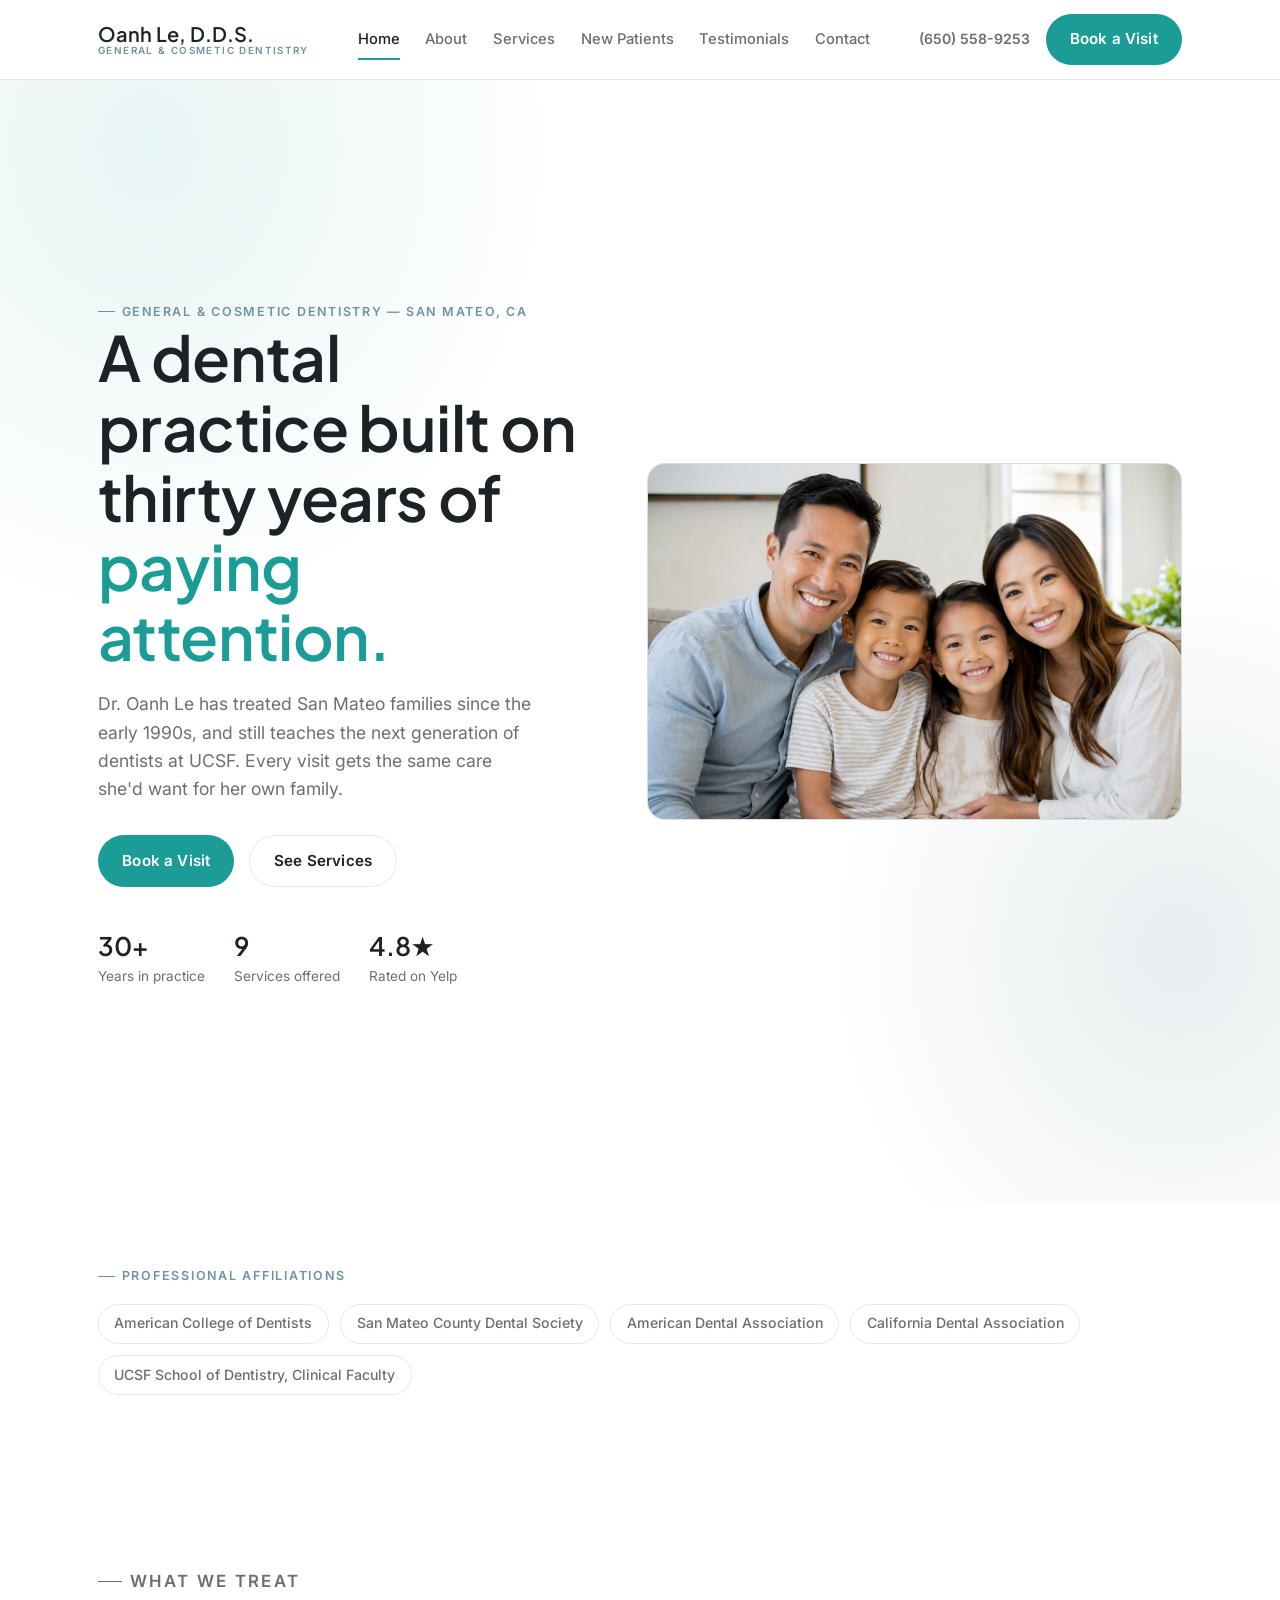
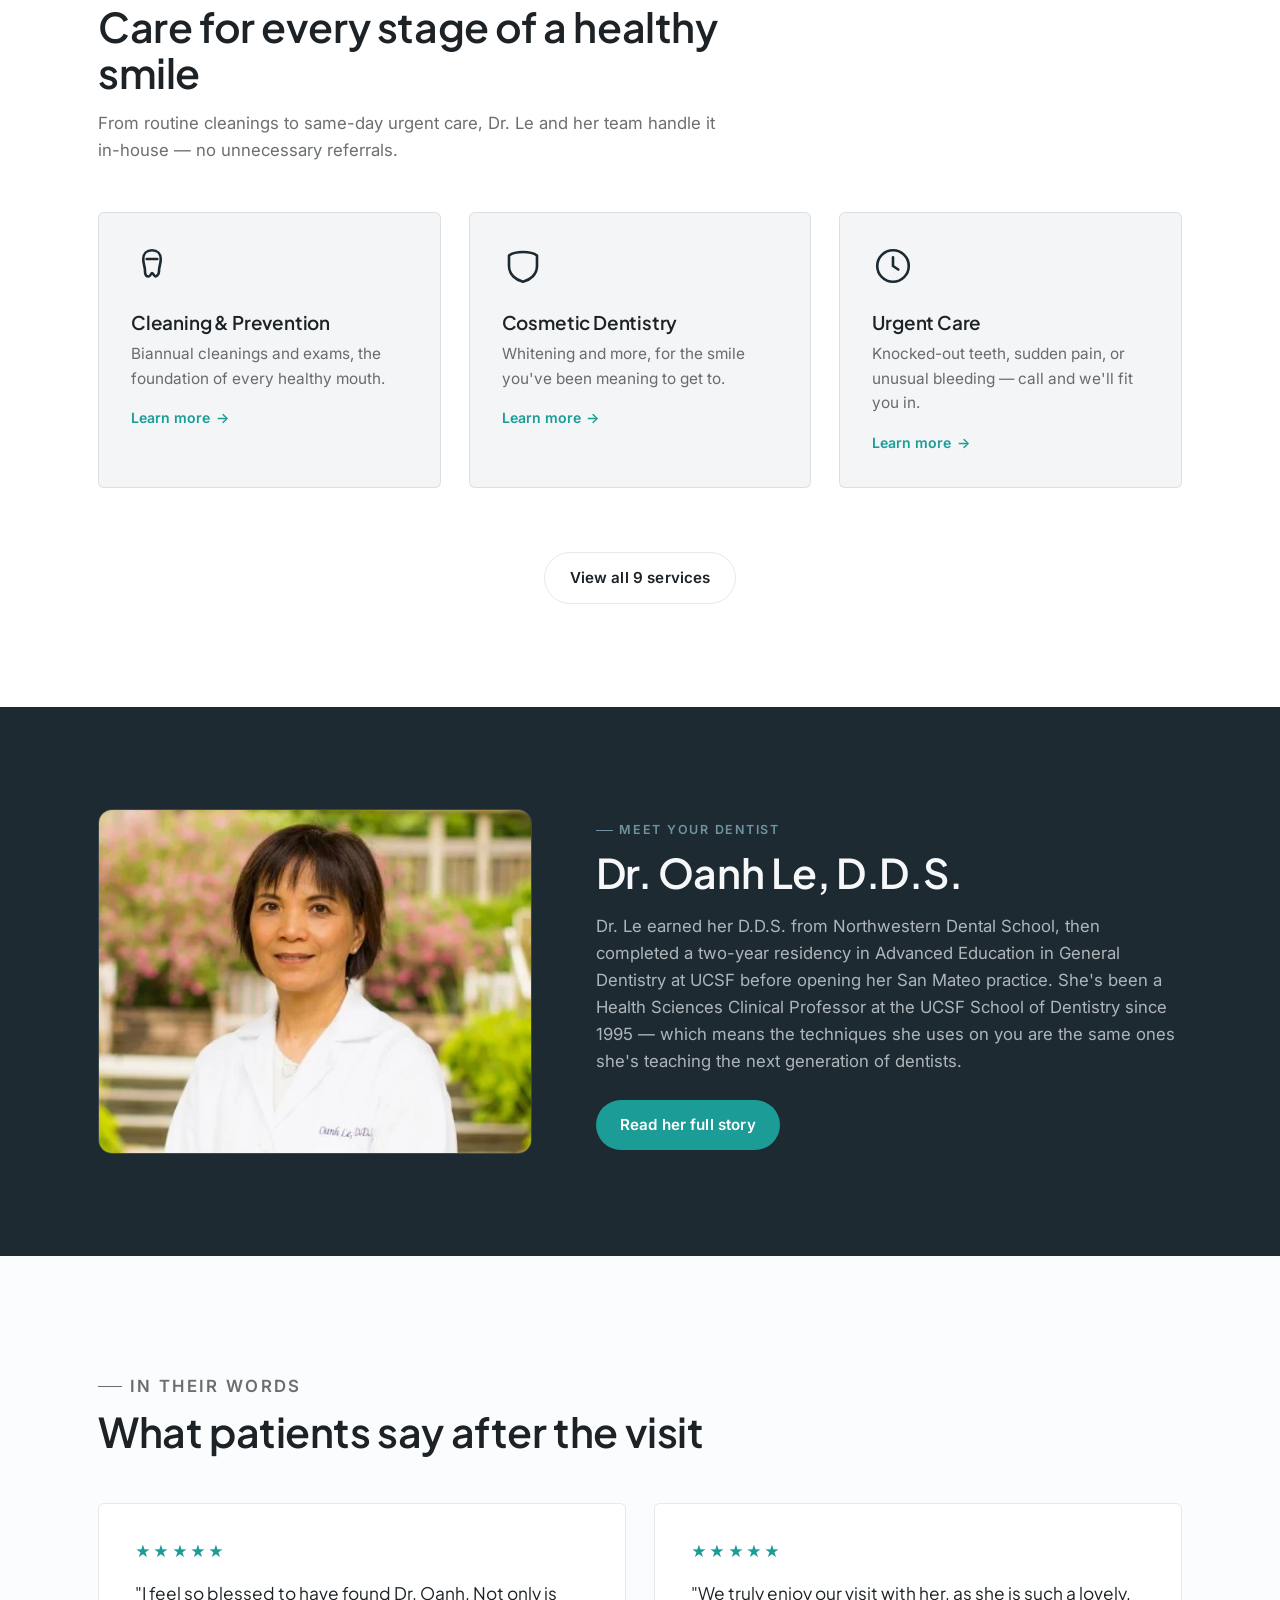
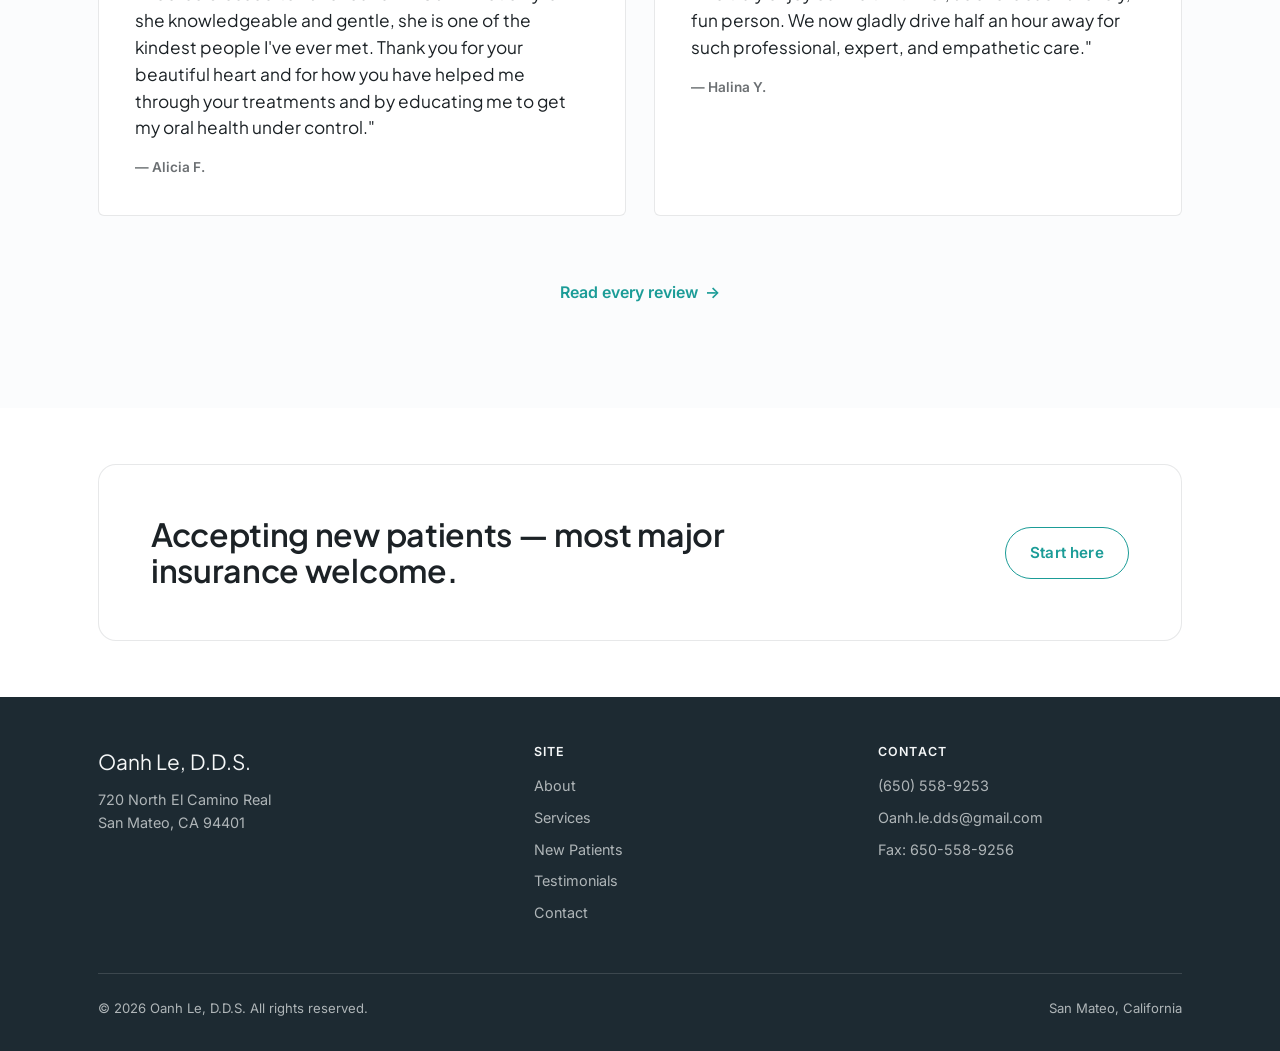
==== oanh-le-dds/index.html @ 487fbf5e "First draft" ====
<!DOCTYPE html>
<html lang="en">
<head>
<meta charset="UTF-8">
<meta name="viewport" content="width=device-width, initial-scale=1.0">
<title>Oanh Le, D.D.S. | General &amp; Cosmetic Dentistry in San Mateo, CA</title>
<meta name="description" content="Dr. Oanh Le, D.D.S. has provided general and cosmetic dentistry to San Mateo families since the early 1990s. UCSF-trained and teaching faculty. Accepting new patients.">
<link rel="icon" href="assets/img/favicon.svg" type="image/svg+xml">
<link rel="preconnect" href="https://fonts.googleapis.com">
<link rel="preconnect" href="https://fonts.gstatic.com" crossorigin>
<link href="https://fonts.googleapis.com/css2?family=Plus+Jakarta+Sans:wght@500;600;700;800&family=Inter:wght@400;500;600;700&display=swap" rel="stylesheet">
<link rel="stylesheet" href="assets/css/style.css">
</head>
<body>

<a class="visually-hidden" href="#main">Skip to content</a>

<header class="site-header">
  <div class="container nav">
    <a href="index.html" class="brand">Oanh Le, D.D.S.<span>General &amp; Cosmetic Dentistry</span></a>
    <nav class="nav-links" id="nav-links">
      <a href="index.html" aria-current="page">Home</a>
      <a href="about.html">About</a>
      <a href="services.html">Services</a>
      <a href="new-patients.html">New Patients</a>
      <a href="testimonials.html">Testimonials</a>
      <a href="contact.html">Contact</a>
    </nav>
    <div class="nav-cta">
      <a class="nav-phone" href="tel:+16505589253">(650) 558-9253</a>
      <a class="btn btn--coral" href="contact.html">Book a Visit</a>
      <button class="nav-toggle" aria-label="Toggle menu" aria-expanded="false" aria-controls="nav-links">
        <span></span><span></span><span></span>
      </button>
    </div>
  </div>
</header>

<main id="main">

  <!-- HERO -->
  <section class="hero">
    <div class="hero-glow"></div>
    <div class="container hero-inner">
      <div data-reveal>
        <p class="eyebrow">General &amp; Cosmetic Dentistry — San Mateo, CA</p>
        <h1>A dental practice built on thirty years of <em>paying attention.</em></h1>
        <p class="lede">Dr. Oanh Le has treated San Mateo families since the early 1990s, and still teaches the next generation of dentists at UCSF. Every visit gets the same care she'd want for her own family.</p>
        <div class="hero-actions">
          <a class="btn btn--coral" href="contact.html">Book a Visit</a>
          <a class="btn btn--outline-cream" href="services.html">See Services</a>
        </div>
        <div class="hero-meta">
          <div><strong>30+</strong>Years in practice</div>
          <div><strong>9</strong>Services offered</div>
          <div><strong>4.8★</strong>Rated on Yelp</div>
        </div>
      </div>
      <div class="hero-art" data-reveal>
        <img src="assets/img/family-hero-2.png" alt="A smiling family of four" class="hero-photo">
      </div>
    </div>
  </section>

  <!-- AFFILIATIONS -->
  <section class="section--cream section--tight">
    <div class="container">
      <p class="eyebrow" style="margin-bottom:1.1rem;">Professional Affiliations</p>
      <div class="pill-row">
        <span class="pill">American College of Dentists</span>
        <span class="pill">San Mateo County Dental Society</span>
        <span class="pill">American Dental Association</span>
        <span class="pill">California Dental Association</span>
        <span class="pill">UCSF School of Dentistry, Clinical Faculty</span>
      </div>
    </div>
  </section>

  <!-- SERVICES PREVIEW -->
  <section class="section--cream">
    <div class="container">
      <div class="section-head" data-reveal>
        <p class="eyebrow">What We Treat</p>
        <h2>Care for every stage of a healthy smile</h2>
        <p>From routine cleanings to same-day urgent care, Dr. Le and her team handle it in-house — no unnecessary referrals.</p>
      </div>
      <div class="grid grid--3">
        <div class="card" data-reveal>
          <svg class="icon" viewBox="0 0 24 24" fill="none" stroke="currentColor" stroke-width="1.5" stroke-linecap="round" stroke-linejoin="round" aria-hidden="true"><path d="M12 3c-3 0-5 2-5 5 0 3 1 4 1 7 0 2 1 3 2 3s1.5-2 2-2 1.5 2 2 2 2-1 2-3c0-3 1-4 1-7 0-3-2-5-5-5Z"/><path d="M9 8h6"/></svg>
          <h3>Cleaning &amp; Prevention</h3>
          <p>Biannual cleanings and exams, the foundation of every healthy mouth.</p>
          <a class="btn--text" href="cleaning-prevention.html">Learn more <span class="arrow">→</span></a>
        </div>
        <div class="card" data-reveal>
          <svg class="icon" viewBox="0 0 24 24" fill="none" stroke="currentColor" stroke-width="1.5" stroke-linecap="round" stroke-linejoin="round" aria-hidden="true"><path d="M4 6c2-1.5 5-2 8-2 3 0 6 .5 8 2v6c0 5-4 8-8 9-4-1-8-4-8-9V6Z"/></svg>
          <h3>Cosmetic Dentistry</h3>
          <p>Whitening and more, for the smile you've been meaning to get to.</p>
          <a class="btn--text" href="cosmetic-dentistry.html">Learn more <span class="arrow">→</span></a>
        </div>
        <div class="card" data-reveal>
          <svg class="icon" viewBox="0 0 24 24" fill="none" stroke="currentColor" stroke-width="1.5" stroke-linecap="round" stroke-linejoin="round" aria-hidden="true"><circle cx="12" cy="12" r="9"/><path d="M12 7v5l3 2"/></svg>
          <h3>Urgent Care</h3>
          <p>Knocked-out teeth, sudden pain, or unusual bleeding — call and we'll fit you in.</p>
          <a class="btn--text" href="urgent-care.html">Learn more <span class="arrow">→</span></a>
        </div>
      </div>
      <div class="text-center mt-lg" data-reveal>
        <a class="btn btn--outline-cream" href="services.html">View all 9 services</a>
      </div>
    </div>
  </section>

  <!-- MEET DR. LE -->
  <section class="section--ink">
    <div class="container">
      <div class="grid" style="grid-template-columns: 0.85fr 1.15fr; align-items: center; gap: clamp(2rem, 5vw, 4rem);">
        <div data-reveal>
          <img src="assets/img/oanh-portrait.webp" alt="Dr. Oanh Le, D.D.S." style="width:100%; height:auto; border-radius:14px; border:1px solid var(--line-on-ink); object-fit:cover;">
        </div>
        <div data-reveal>
          <p class="eyebrow">Meet Your Dentist</p>
          <h2 style="margin-top:0.6rem; font-size:clamp(1.8rem,3.2vw,2.6rem);">Dr. Oanh Le, D.D.S.</h2>
          <p style="margin-top:1.1rem; color:var(--text-on-ink-soft); font-size:1.05rem; max-width:56ch;">Dr. Le earned her D.D.S. from Northwestern Dental School, then completed a two-year residency in Advanced Education in General Dentistry at UCSF before opening her San Mateo practice. She's been a Health Sciences Clinical Professor at the UCSF School of Dentistry since 1995 — which means the techniques she uses on you are the same ones she's teaching the next generation of dentists.</p>
          <div class="hero-actions" style="margin-top:1.6rem;">
            <a class="btn btn--coral" href="about.html">Read her full story</a>
          </div>
        </div>
      </div>
    </div>
  </section>

  <!-- TESTIMONIAL HIGHLIGHT -->
  <section class="section--cream-soft">
    <div class="container">
      <div class="section-head" data-reveal>
        <p class="eyebrow">In Their Words</p>
        <h2>What patients say after the visit</h2>
      </div>
      <div class="grid grid--2">
        <div class="testimonial" data-reveal>
          <div class="stars" aria-hidden="true">★★★★★</div>
          <blockquote>"I feel so blessed to have found Dr. Oanh. Not only is she knowledgeable and gentle, she is one of the kindest people I've ever met. Thank you for your beautiful heart and for how you have helped me through your treatments and by educating me to get my oral health under control."</blockquote>
          <cite>— Alicia F.</cite>
        </div>
        <div class="testimonial" data-reveal>
          <div class="stars" aria-hidden="true">★★★★★</div>
          <blockquote>"We truly enjoy our visit with her, as she is such a lovely, fun person. We now gladly drive half an hour away for such professional, expert, and empathetic care."</blockquote>
          <cite>— Halina Y.</cite>
        </div>
      </div>
      <div class="text-center mt-lg" data-reveal>
        <a class="btn--text" href="testimonials.html">Read every review <span class="arrow">→</span></a>
      </div>
    </div>
  </section>

  <!-- CTA -->
  <section class="section--cream section--tight">
    <div class="container">
      <div class="cta-band" data-reveal>
        <h3>Accepting new patients — most major insurance welcome.</h3>
        <a class="btn btn--outline-ink" href="new-patients.html">Start here</a>
      </div>
    </div>
  </section>

</main>

<footer class="site-footer">
  <div class="container">
    <div class="footer-grid">
      <div>
        <p class="footer-brand">Oanh Le, D.D.S.</p>
        <p>720 North El Camino Real<br>San Mateo, CA 94401</p>
      </div>
      <div>
        <h4>Site</h4>
        <ul>
          <li><a href="about.html">About</a></li>
          <li><a href="services.html">Services</a></li>
          <li><a href="new-patients.html">New Patients</a></li>
          <li><a href="testimonials.html">Testimonials</a></li>
          <li><a href="contact.html">Contact</a></li>
        </ul>
      </div>
      <div>
        <h4>Contact</h4>
        <ul>
          <li><a href="tel:+16505589253">(650) 558-9253</a></li>
          <li><a href="mailto:Oanh.le.dds@gmail.com">Oanh.le.dds@gmail.com</a></li>
          <li>Fax: 650-558-9256</li>
        </ul>
      </div>
    </div>
    <div class="footer-bottom">
      <span>© <span data-year></span> Oanh Le, D.D.S. All rights reserved.</span>
      <span>San Mateo, California</span>
    </div>
  </div>
</footer>

<script src="assets/js/main.js"></script>
</body>
</html>
---- oanh-le-dds/assets/css/style.css ----
/* ==========================================================================
   Oanh Le, D.D.S. — Site Stylesheet
   No build step. No dependencies beyond two Google Fonts. Edit by hand.
   ========================================================================== */

:root {
  /* Color tokens */
  --ink: #1D2A32;            /* clean slate-charcoal — dark sections */
  --ink-soft: #2A3B45;       /* slightly lighter ink, for cards on ink */
  --cream: #FFFFFF;          /* clean white — light sections (primary) */
  --cream-dim: #F3F5F6;      /* soft neutral gray, for cards on white */
  --cream-soft: #FBFCFD;     /* near-white — for testimonial sections */
  --coral: #1B9C97;          /* brand accent — turquoise, used sparingly */
  --coral-dark: #147A76;     /* accent hover/active */
  --sage: #6F93A0;           /* cool, muted secondary tone — for quieter accents */
  --text-on-cream: #1C2226;
  --text-on-cream-soft: rgba(28, 34, 38, 0.65);
  --text-on-ink: #F5F7F8;
  --text-on-ink-soft: rgba(245, 247, 248, 0.68);
  --line-on-cream: rgba(28, 34, 38, 0.1);
  --line-on-ink: rgba(245, 247, 248, 0.14);

  /* Type */
  --font-display: "Plus Jakarta Sans", -apple-system, BlinkMacSystemFont, "Segoe UI", sans-serif;
  --font-body: "Inter", -apple-system, BlinkMacSystemFont, "Segoe UI", sans-serif;

  /* Layout */
  --max-width: 1180px;
  --gutter: clamp(1.25rem, 4vw, 3rem);
  --radius: 6px;
  --arc: 999px;
}

/* ---------- Reset ---------- */
*, *::before, *::after { box-sizing: border-box; }
html { scroll-behavior: smooth; }
@media (prefers-reduced-motion: reduce) {
  html { scroll-behavior: auto; }
  *, *::before, *::after {
    animation-duration: 0.01ms !important;
    animation-iteration-count: 1 !important;
    transition-duration: 0.01ms !important;
    scroll-behavior: auto !important;
  }
}
body, h1, h2, h3, h4, p, figure, blockquote, dl, dd { margin: 0; }
ul, ol { margin: 0; padding: 0; list-style: none; }
img { max-width: 100%; display: block; }
a { color: inherit; text-decoration: none; }
button { font: inherit; color: inherit; background: none; border: none; cursor: pointer; }
input, select, textarea { font: inherit; color: inherit; }

body {
  font-family: var(--font-body);
  background: var(--cream);
  color: var(--text-on-cream);
  line-height: 1.6;
  -webkit-font-smoothing: antialiased;
  font-size: 16px;
}

h1, h2, h3, h4 {
  font-family: var(--font-display);
  font-weight: 600;
  line-height: 1.12;
  letter-spacing: -0.01em;
}

.eyebrow {
  display: inline-flex;
  align-items: center;
  gap: 0.5em;
  font-size: 0.78rem;
  font-weight: 600;
  letter-spacing: 0.14em;
  text-transform: uppercase;
  color: var(--sage);
}
.eyebrow::before {
  content: "";
  width: 1.4em;
  height: 1px;
  background: currentColor;
}

.container {
  max-width: var(--max-width);
  margin-inline: auto;
  padding-inline: var(--gutter);
}

section { padding-block: clamp(3.5rem, 8vw, 6.5rem); }
.section--ink { background: var(--ink); color: var(--text-on-ink); }
.section--cream { background: var(--cream); color: var(--text-on-cream); }
.section--cream-soft { background: var(--cream-soft); color: var(--text-on-cream); }
.section--cream-dim { background: var(--cream-dim); color: var(--text-on-cream); }
.section--tight { padding-block: clamp(2.5rem, 5vw, 3.5rem); }

/* ---------- Buttons ---------- */
.btn {
  display: inline-flex;
  align-items: center;
  gap: 0.6em;
  padding: 0.85em 1.6em;
  border-radius: var(--arc);
  font-weight: 600;
  font-size: 0.95rem;
  letter-spacing: 0.01em;
  transition: transform 0.2s ease, background 0.2s ease, color 0.2s ease, box-shadow 0.2s ease;
  white-space: nowrap;
}
.btn--coral {
  background: var(--coral);
  color: #FFFFFF;
}
.btn--coral:hover { background: var(--coral-dark); transform: translateY(-1px); }
.btn--outline-cream {
  border: 1.5px solid var(--line-on-cream);
  color: var(--text-on-cream);
}
.btn--outline-cream:hover { border-color: var(--coral); color: var(--coral); }
.btn--outline-ink {
  border: 1.5px solid var(--line-on-ink);
  color: var(--text-on-ink);
}
.btn--outline-ink:hover { border-color: var(--coral); color: var(--coral); }
.btn--text {
  color: var(--coral);
  font-weight: 600;
  display: inline-flex;
  align-items: center;
  gap: 0.4em;
}
.btn--text .arrow { transition: transform 0.2s ease; }
.btn--text:hover .arrow { transform: translateX(4px); }

/* ---------- Smile-arc signature motif ---------- */
.smile-divider {
  display: block;
  width: 100%;
  height: clamp(28px, 5vw, 56px);
}
.smile-divider path { fill: none; stroke: currentColor; stroke-width: 1.5; }
.smile-divider--cream-to-ink { color: var(--line-on-cream); }
.smile-divider--ink-to-cream { color: var(--line-on-ink); }

.heading-arc {
  position: relative;
  display: inline-block;
  padding-bottom: 0.3em;
}
.heading-arc svg {
  position: absolute;
  left: 0;
  bottom: -2px;
  width: 3.4em;
  height: 10px;
  color: var(--coral);
}

/* ---------- Header / Nav ---------- */
.site-header {
  position: sticky;
  top: 0;
  z-index: 100;
  background: rgba(255, 255, 255, 0.92);
  backdrop-filter: saturate(140%) blur(10px);
  border-bottom: 1px solid var(--line-on-cream);
}
.nav {
  display: flex;
  align-items: center;
  justify-content: space-between;
  padding-block: 0.9rem;
}
.brand {
  font-family: var(--font-display);
  font-size: 1.25rem;
  font-weight: 600;
  color: var(--text-on-cream);
  display: flex;
  flex-direction: column;
  line-height: 1.15;
}
.brand span {
  font-family: var(--font-body);
  font-size: 0.62rem;
  font-weight: 600;
  letter-spacing: 0.14em;
  text-transform: uppercase;
  color: var(--sage);
}
.nav-links {
  display: flex;
  align-items: center;
  gap: clamp(1rem, 2vw, 2.1rem);
}
.nav-links a {
  font-size: 0.92rem;
  font-weight: 500;
  padding-block: 0.4rem;
  position: relative;
  color: var(--text-on-cream-soft);
  transition: color 0.2s ease;
}
.nav-links a::after {
  content: "";
  position: absolute;
  left: 0; right: 0; bottom: -2px;
  height: 2px;
  background: var(--coral);
  transform: scaleX(0);
  transform-origin: left;
  transition: transform 0.25s ease;
}
.nav-links a:hover, .nav-links a[aria-current="page"] {
  color: var(--text-on-cream);
}
.nav-links a:hover::after, .nav-links a[aria-current="page"]::after {
  transform: scaleX(1);
}
.nav-cta { display: flex; align-items: center; gap: 1rem; }
.nav-phone {
  font-size: 0.88rem;
  font-weight: 600;
  color: var(--text-on-cream-soft);
  display: none;
}
.nav-toggle {
  display: none;
  flex-direction: column;
  gap: 5px;
  padding: 0.4rem;
}
.nav-toggle span {
  width: 22px; height: 2px;
  background: var(--text-on-cream);
  transition: transform 0.2s ease, opacity 0.2s ease;
}

@media (min-width: 900px) {
  .nav-phone { display: inline; }
}

@media (max-width: 899px) {
  .nav-toggle { display: flex; }
  .nav-links {
    position: absolute;
    top: 100%; left: 0; right: 0;
    background: var(--cream);
    border-bottom: 1px solid var(--line-on-cream);
    flex-direction: column;
    align-items: flex-start;
    padding: 1rem var(--gutter) 1.5rem;
    gap: 0.9rem;
    transform-origin: top;
    transform: scaleY(0);
    opacity: 0;
    pointer-events: none;
    transition: transform 0.2s ease, opacity 0.2s ease;
  }
  .nav-links.is-open {
    transform: scaleY(1);
    opacity: 1;
    pointer-events: auto;
  }
  .nav-cta .btn { padding: 0.7em 1.2em; font-size: 0.85rem; }
}

/* ---------- Hero ---------- */
.hero {
  position: relative;
  overflow: hidden;
  background: var(--cream);
  color: var(--text-on-cream);
}
.hero-glow {
  position: absolute;
  inset: -20% -10% auto -10%;
  height: 130%;
  background:
    radial-gradient(45% 55% at 18% 20%, rgba(27,156,151,0.10), transparent 60%),
    radial-gradient(38% 45% at 85% 75%, rgba(111,147,160,0.16), transparent 60%);
  pointer-events: none;
}
.hero-inner {
  position: relative;
  display: grid;
  grid-template-columns: 0.95fr 1.05fr;
  gap: clamp(2rem, 5vw, 4rem);
  align-items: center;
  padding-block: clamp(3.5rem, 9vw, 7rem);
}
.hero h1 {
  font-size: clamp(2.4rem, 5vw, 3.9rem);
  color: var(--text-on-cream);
}
.hero h1 em {
  font-style: normal;
  color: var(--coral);
}
.hero p.lede {
  margin-top: 1.2rem;
  font-size: 1.1rem;
  color: var(--text-on-cream-soft);
  max-width: 40ch;
}
.hero-actions {
  margin-top: 2rem;
  display: flex;
  flex-wrap: wrap;
  gap: 0.9rem;
}
.hero-meta {
  margin-top: 2.4rem;
  display: flex;
  gap: 1.8rem;
  flex-wrap: wrap;
}
.hero-meta div { font-size: 0.85rem; color: var(--text-on-cream-soft); }
.hero-meta strong {
  display: block;
  font-family: var(--font-display);
  font-size: 1.6rem;
  color: var(--text-on-cream);
  font-weight: 600;
}

.hero-art {
  position: relative;
  aspect-ratio: 3 / 2;
  border-radius: 18px;
  overflow: hidden;
  background: var(--cream-dim);
  border: 1px solid var(--line-on-cream);
}
.hero-art svg { width: 100%; height: 100%; }
.hero-photo { width: 100%; height: 100%; object-fit: cover; object-position: center; display: block; }


/* ---------- Section headers ---------- */
.section-head {
  max-width: 640px;
  margin-bottom: clamp(2rem, 5vw, 3rem);
}
.section-head h2 { font-size: clamp(1.8rem, 3.2vw, 2.6rem); margin-top: 0.6rem; }
.section-head p { margin-top: 0.9rem; color: var(--text-on-cream-soft); font-size: 1.05rem; }
.section--ink .section-head p { color: var(--text-on-ink-soft); }

/* ---------- Cards / Grids ---------- */
.grid {
  display: grid;
  gap: clamp(1.25rem, 2.5vw, 1.75rem);
}
.grid--3 { grid-template-columns: repeat(3, 1fr); }
.grid--2 { grid-template-columns: repeat(2, 1fr); }
@media (max-width: 900px) {
  .grid--3 { grid-template-columns: repeat(2, 1fr); }
}
@media (max-width: 640px) {
  .grid--3, .grid--2 { grid-template-columns: 1fr; }
}

.card {
  background: var(--cream-dim);
  border: 1px solid var(--line-on-cream);
  border-radius: var(--radius);
  padding: clamp(1.5rem, 3vw, 2rem);
  transition: transform 0.25s ease, box-shadow 0.25s ease, border-color 0.25s ease;
}
.card:hover {
  transform: translateY(-3px);
  border-color: var(--coral);
  box-shadow: 0 14px 34px -18px rgba(22, 35, 31, 0.35);
}
.card .icon {
  width: 42px; height: 42px;
  color: var(--ink);
  margin-bottom: 1.1rem;
}
.card h3 { font-size: 1.18rem; margin-bottom: 0.55rem; }
.card p { color: var(--text-on-cream-soft); font-size: 0.96rem; }
.card .btn--text { margin-top: 1rem; font-size: 0.88rem; }

/* ---------- Timeline (New Patients steps) ---------- */
.timeline { counter-reset: step; }
.timeline li {
  counter-increment: step;
  display: grid;
  grid-template-columns: auto 1fr;
  gap: 1.1rem;
  padding-block: 1.1rem;
  border-top: 1px solid var(--line-on-cream);
}
.timeline li:first-child { border-top: none; }
.timeline li::before {
  content: counter(step, decimal-leading-zero);
  font-family: var(--font-display);
  font-size: 1rem;
  color: var(--ink);
  font-weight: 600;
  padding-top: 0.1rem;
}
.timeline h4 { font-size: 1.02rem; margin-bottom: 0.25rem; }
.timeline p { color: var(--text-on-cream-soft); font-size: 0.95rem; }

/* ---------- Testimonials ---------- */
.testimonial {
  background: var(--cream);
  border: 1px solid var(--line-on-cream);
  border-radius: var(--radius);
  padding: clamp(1.5rem, 3vw, 2.25rem);
  display: flex;
  flex-direction: column;
  gap: 1rem;
}
.stars { color: var(--coral); letter-spacing: 0.15em; font-size: 0.95rem; }
.testimonial blockquote {
  font-family: var(--font-display);
  font-size: 1.08rem;
  line-height: 1.55;
  color: var(--text-on-cream);
}
.testimonial cite {
  font-style: normal;
  font-size: 0.85rem;
  color: var(--text-on-cream-soft);
  font-weight: 600;
}

/* ---------- Insurance / affiliations strip ---------- */
.pill-row { display: flex; flex-wrap: wrap; gap: 0.7rem; }
.pill {
  border: 1px solid var(--line-on-cream);
  border-radius: var(--arc);
  padding: 0.55em 1.1em;
  font-size: 0.88rem;
  font-weight: 500;
  color: var(--text-on-cream-soft);
}
.section--ink .pill { border-color: var(--line-on-ink); color: var(--text-on-ink-soft); }

/* ---------- Contact / Forms ---------- */
.info-list { display: grid; gap: 1.4rem; }
.info-list dt {
  font-size: 0.78rem;
  font-weight: 600;
  letter-spacing: 0.1em;
  text-transform: uppercase;
  color: var(--sage);
  margin-bottom: 0.35rem;
}
.info-list dd { color: var(--text-on-ink-soft); font-size: 1rem; }
.hours-row { display: flex; justify-content: space-between; gap: 1rem; font-size: 0.95rem; padding-block: 0.4rem; border-top: 1px solid var(--line-on-ink); }
.hours-row:first-of-type { border-top: none; }
.hours-row span:first-child { color: var(--text-on-ink); font-weight: 500; }
.hours-row span:last-child { color: var(--text-on-ink-soft); }

.form-card {
  background: var(--cream);
  color: var(--text-on-cream);
  border-radius: 14px;
  padding: clamp(1.75rem, 4vw, 2.75rem);
}
.field-row { display: grid; grid-template-columns: 1fr 1fr; gap: 1rem; }
@media (max-width: 640px) { .field-row { grid-template-columns: 1fr; } }
.field { margin-bottom: 1.15rem; }
.field label {
  display: block;
  font-size: 0.82rem;
  font-weight: 600;
  margin-bottom: 0.4rem;
  color: var(--text-on-cream);
}
.field .req { color: var(--coral); }
.field input, .field select, .field textarea {
  width: 100%;
  padding: 0.75em 0.9em;
  border: 1.5px solid var(--line-on-cream);
  border-radius: 8px;
  background: #fff;
  font-size: 0.96rem;
  transition: border-color 0.2s ease, box-shadow 0.2s ease;
}
.field input:focus, .field select:focus, .field textarea:focus {
  outline: none;
  border-color: var(--coral);
  box-shadow: 0 0 0 3px rgba(27, 156, 151, 0.16);
}
.field textarea { min-height: 120px; resize: vertical; }
.field-check { display: flex; align-items: flex-start; gap: 0.6rem; font-size: 0.87rem; color: var(--text-on-cream-soft); }
.field-check input { width: 1.1rem; height: 1.1rem; margin-top: 0.2rem; flex-shrink: 0; }
.form-note { font-size: 0.82rem; color: var(--text-on-cream-soft); margin-bottom: 1.25rem; line-height: 1.55; }
.form-status { margin-top: 1rem; font-size: 0.92rem; font-weight: 500; display: none; }
.form-status.is-visible { display: block; }
.form-status.is-success { color: #3E7D5C; }
.form-status.is-error { color: var(--coral-dark); }

.map-frame {
  border-radius: 14px;
  overflow: hidden;
  border: 1px solid var(--line-on-ink);
  aspect-ratio: 4/3;
}
.map-frame iframe { width: 100%; height: 100%; border: 0; }

/* ---------- CTA band ---------- */
.cta-band {
  background: var(--cream);
  color: var(--text-on-cream);
  border: 1px solid var(--line-on-cream);
  border-radius: 18px;
  padding: clamp(2rem, 5vw, 3.25rem);
  display: flex;
  flex-wrap: wrap;
  align-items: center;
  justify-content: space-between;
  gap: 1.5rem;
}
.cta-band h3 { font-size: clamp(1.5rem, 3vw, 2rem); max-width: 26ch; color: var(--text-on-cream); }
.cta-band .btn--outline-ink { border-color: var(--coral); color: var(--coral); }
.cta-band .btn--outline-ink:hover { border-color: var(--coral-dark); background: var(--coral); color: #fff; }

/* ---------- Footer ---------- */
.site-footer {
  background: var(--ink);
  color: var(--text-on-ink-soft);
  padding-block: 3rem 2rem;
  font-size: 0.9rem;
}
.footer-grid {
  display: grid;
  grid-template-columns: 1.3fr 1fr 1fr;
  gap: 2.5rem;
  padding-bottom: 2.5rem;
  border-bottom: 1px solid var(--line-on-ink);
}
@media (max-width: 720px) {
  .footer-grid { grid-template-columns: 1fr; }
}
.footer-grid h4 {
  font-family: var(--font-body);
  font-size: 0.78rem;
  letter-spacing: 0.1em;
  text-transform: uppercase;
  color: var(--text-on-ink);
  margin-bottom: 0.9rem;
}
.footer-grid ul li { margin-bottom: 0.55rem; }
.footer-grid a:hover { color: var(--coral); }
.footer-brand { font-family: var(--font-display); font-size: 1.3rem; color: var(--text-on-ink); margin-bottom: 0.6rem; }
.footer-bottom {
  padding-top: 1.5rem;
  display: flex;
  justify-content: space-between;
  flex-wrap: wrap;
  gap: 0.8rem;
  font-size: 0.82rem;
}

/* ---------- Service detail Q&A ---------- */
.service-intro { font-size: 1.08rem; color: var(--text-on-cream-soft); max-width: 68ch; }
.qa-block { padding-block: 1.5rem; border-top: 1px solid var(--line-on-cream); }
.qa-block:first-child { border-top: none; padding-top: 0; }
.qa-block h3 { font-size: 1.1rem; margin-bottom: 0.5rem; }
.qa-block p { color: var(--text-on-cream-soft); font-size: 0.98rem; max-width: 68ch; }
.back-link { display: inline-flex; align-items: center; gap: 0.4em; font-size: 0.88rem; font-weight: 600; color: var(--sage); margin-bottom: 1rem; }
.back-link:hover { color: var(--coral); }

/* ---------- Reveal-on-scroll ---------- */
[data-reveal] {
  opacity: 0;
  transform: translateY(16px);
  transition: opacity 0.6s ease, transform 0.6s ease;
}
[data-reveal].is-visible {
  opacity: 1;
  transform: translateY(0);
}

/* ---------- Page hero (interior pages) ---------- */
.page-hero {
  background: var(--cream-dim);
  color: var(--text-on-cream);
  border-bottom: 1px solid var(--line-on-cream);
  padding-block: clamp(3rem, 7vw, 4.5rem) clamp(2.5rem, 6vw, 3.5rem);
}
.page-hero h1 { font-size: clamp(2rem, 4.2vw, 3.1rem); }
.page-hero p { margin-top: 1rem; color: var(--text-on-cream-soft); max-width: 58ch; font-size: 1.05rem; }
.breadcrumb { font-size: 0.82rem; color: var(--text-on-cream-soft); margin-bottom: 1.2rem; }
.breadcrumb a:hover { color: var(--coral); }

/* ---------- Utility ---------- */
.text-center { text-align: center; }
.mt-lg { margin-top: clamp(2.5rem, 5vw, 4rem); }
.visually-hidden {
  position: absolute; width: 1px; height: 1px;
  overflow: hidden; clip: rect(0,0,0,0); white-space: nowrap;
}
:focus-visible {
  outline: 2px solid var(--coral);
  outline-offset: 2px;
}
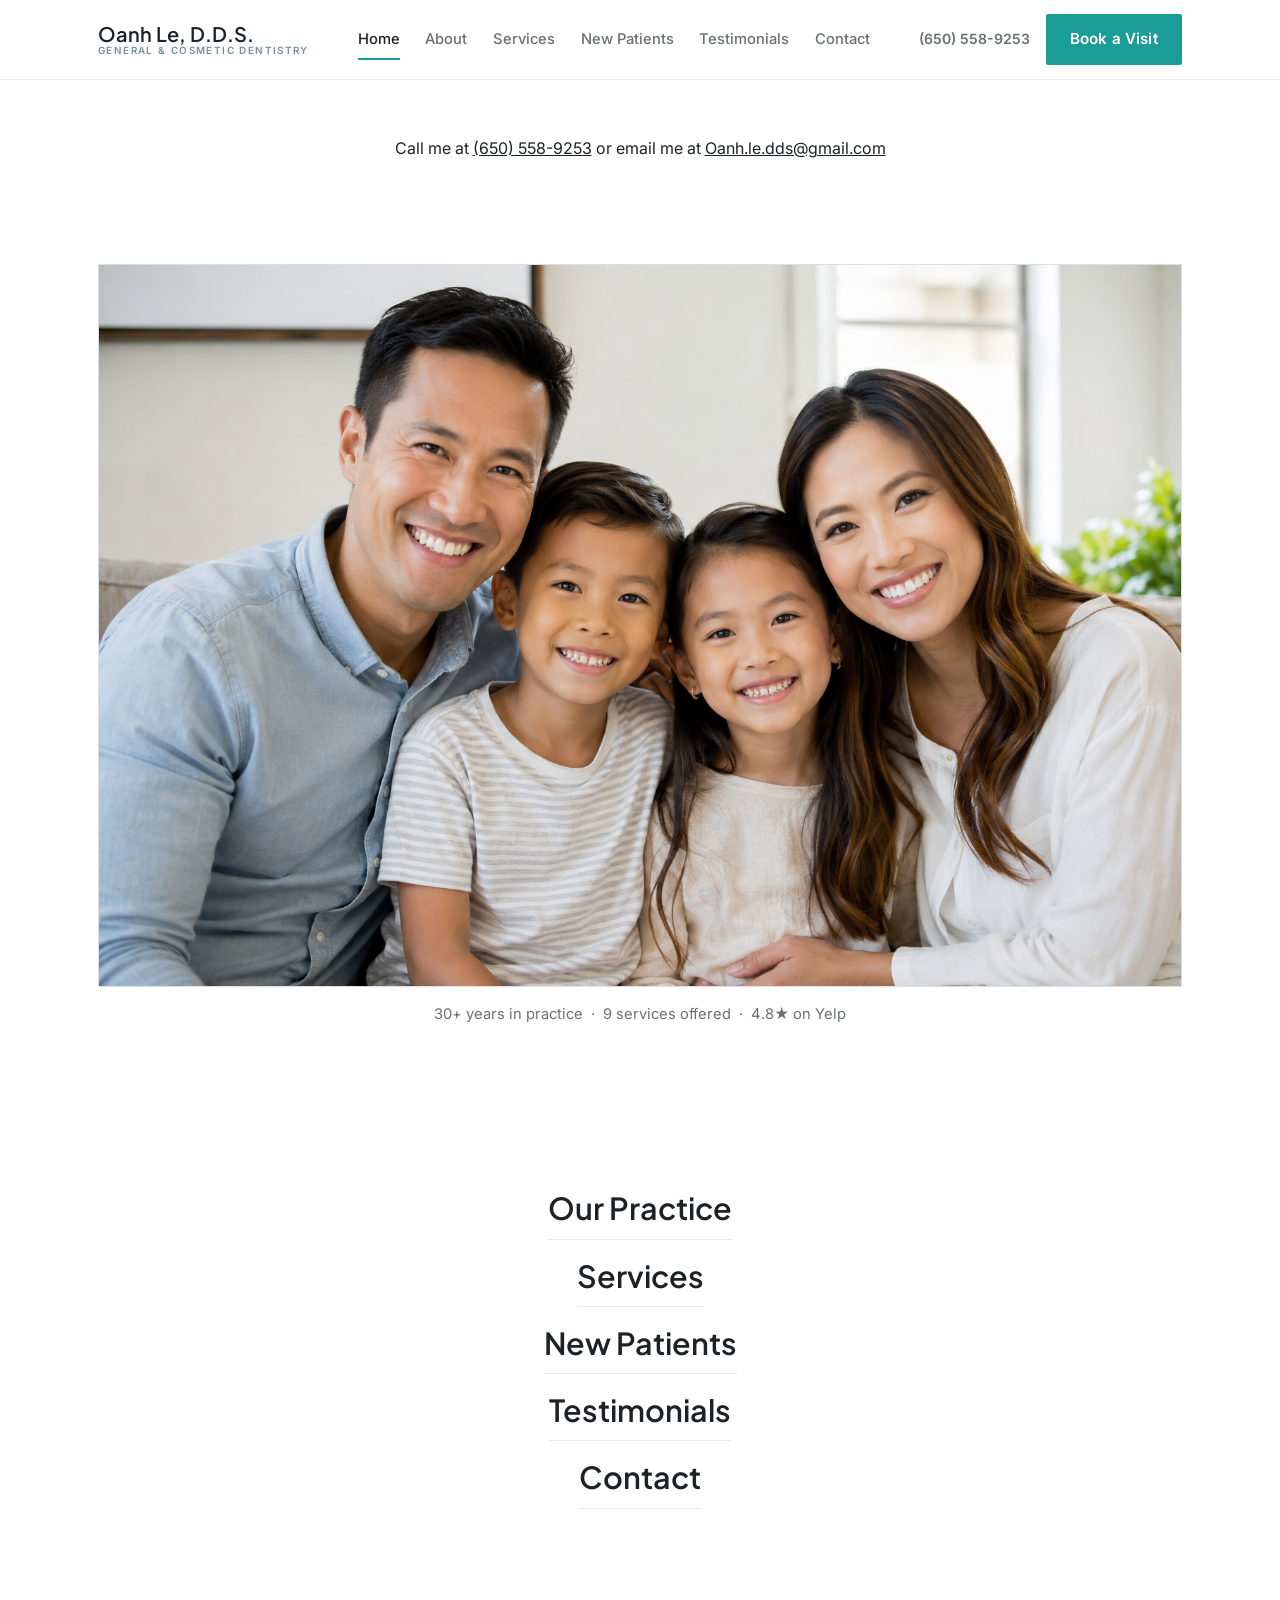
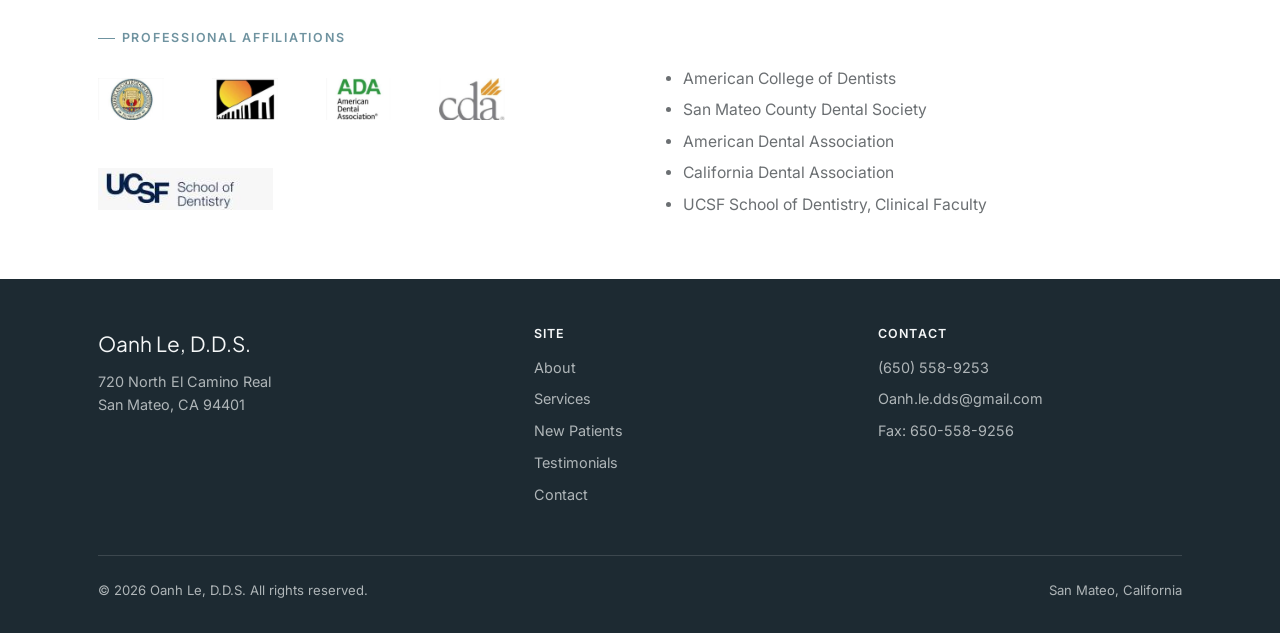
==== commit 0278f195: "Updated 1" ====
--- a/oanh-le-dds/index.html
+++ b/oanh-le-dds/index.html
@@ -38,26 +38,32 @@
 
 <main id="main">
 
-  <!-- HERO -->
-  <section class="hero">
-    <div class="hero-glow"></div>
-    <div class="container hero-inner">
-      <div data-reveal>
-        <p class="eyebrow">General &amp; Cosmetic Dentistry — San Mateo, CA</p>
-        <h1>A dental practice built on thirty years of <em>paying attention.</em></h1>
-        <p class="lede">Dr. Oanh Le has treated San Mateo families since the early 1990s, and still teaches the next generation of dentists at UCSF. Every visit gets the same care she'd want for her own family.</p>
-        <div class="hero-actions">
-          <a class="btn btn--coral" href="contact.html">Book a Visit</a>
-          <a class="btn btn--outline-cream" href="services.html">See Services</a>
-        </div>
-        <div class="hero-meta">
-          <div><strong>30+</strong>Years in practice</div>
-          <div><strong>9</strong>Services offered</div>
-          <div><strong>4.8★</strong>Rated on Yelp</div>
-        </div>
+  <!-- CALL LINE -->
+  <section class="section--cream section--tight" style="padding-bottom:0;">
+    <div class="container text-center">
+      <p>Call me at <a href="tel:+16505589253" style="color:inherit; text-decoration:underline;">(650) 558-9253</a> or email me at <a href="mailto:Oanh.le.dds@gmail.com" style="color:inherit; text-decoration:underline;">Oanh.le.dds@gmail.com</a></p>
+    </div>
+  </section>
+
+  <!-- HERO PHOTO -->
+  <section class="section--cream">
+    <div class="container">
+      <div class="hero-art">
+        <img src="assets/img/family-hero-2.png" alt="A smiling family of four" class="hero-photo">
       </div>
-      <div class="hero-art" data-reveal>
-        <img src="assets/img/family-hero-2.png" alt="A smiling family of four" class="hero-photo">
+      <p class="text-center" style="margin-top:1rem; color:var(--text-on-cream-soft); font-size:0.92rem;">30+ years in practice &nbsp;·&nbsp; 9 services offered &nbsp;·&nbsp; 4.8★ on Yelp</p>
+    </div>
+  </section>
+
+  <!-- HOME LINKS -->
+  <section class="section--cream section--tight">
+    <div class="container">
+      <div class="home-links">
+        <a href="about.html">Our Practice</a>
+        <a href="services.html">Services</a>
+        <a href="new-patients.html">New Patients</a>
+        <a href="testimonials.html">Testimonials</a>
+        <a href="contact.html">Contact</a>
       </div>
     </div>
   </section>
@@ -66,103 +72,25 @@
   <section class="section--cream section--tight">
     <div class="container">
       <p class="eyebrow" style="margin-bottom:1.1rem;">Professional Affiliations</p>
-      <div class="pill-row">
-        <span class="pill">American College of Dentists</span>
-        <span class="pill">San Mateo County Dental Society</span>
-        <span class="pill">American Dental Association</span>
-        <span class="pill">California Dental Association</span>
-        <span class="pill">UCSF School of Dentistry, Clinical Faculty</span>
+      <div class="affiliations-split">
+        <div class="affiliation-logos">
+          <img src="assets/img/affiliations/acd.png" alt="American College of Dentists">
+          <img src="assets/img/affiliations/smcds.png" alt="San Mateo County Dental Society">
+          <img src="assets/img/affiliations/ada.png" alt="American Dental Association">
+          <img src="assets/img/affiliations/cda.png" alt="California Dental Association">
+          <img src="assets/img/affiliations/ucsf.png" alt="UCSF School of Dentistry, Clinical Faculty">
+        </div>
+        <ul class="affiliation-names">
+          <li>American College of Dentists</li>
+          <li>San Mateo County Dental Society</li>
+          <li>American Dental Association</li>
+          <li>California Dental Association</li>
+          <li>UCSF School of Dentistry, Clinical Faculty</li>
+        </ul>
       </div>
     </div>
   </section>
 
-  <!-- SERVICES PREVIEW -->
-  <section class="section--cream">
-    <div class="container">
-      <div class="section-head" data-reveal>
-        <p class="eyebrow">What We Treat</p>
-        <h2>Care for every stage of a healthy smile</h2>
-        <p>From routine cleanings to same-day urgent care, Dr. Le and her team handle it in-house — no unnecessary referrals.</p>
-      </div>
-      <div class="grid grid--3">
-        <div class="card" data-reveal>
-          <svg class="icon" viewBox="0 0 24 24" fill="none" stroke="currentColor" stroke-width="1.5" stroke-linecap="round" stroke-linejoin="round" aria-hidden="true"><path d="M12 3c-3 0-5 2-5 5 0 3 1 4 1 7 0 2 1 3 2 3s1.5-2 2-2 1.5 2 2 2 2-1 2-3c0-3 1-4 1-7 0-3-2-5-5-5Z"/><path d="M9 8h6"/></svg>
-          <h3>Cleaning &amp; Prevention</h3>
-          <p>Biannual cleanings and exams, the foundation of every healthy mouth.</p>
-          <a class="btn--text" href="cleaning-prevention.html">Learn more <span class="arrow">→</span></a>
-        </div>
-        <div class="card" data-reveal>
-          <svg class="icon" viewBox="0 0 24 24" fill="none" stroke="currentColor" stroke-width="1.5" stroke-linecap="round" stroke-linejoin="round" aria-hidden="true"><path d="M4 6c2-1.5 5-2 8-2 3 0 6 .5 8 2v6c0 5-4 8-8 9-4-1-8-4-8-9V6Z"/></svg>
-          <h3>Cosmetic Dentistry</h3>
-          <p>Whitening and more, for the smile you've been meaning to get to.</p>
-          <a class="btn--text" href="cosmetic-dentistry.html">Learn more <span class="arrow">→</span></a>
-        </div>
-        <div class="card" data-reveal>
-          <svg class="icon" viewBox="0 0 24 24" fill="none" stroke="currentColor" stroke-width="1.5" stroke-linecap="round" stroke-linejoin="round" aria-hidden="true"><circle cx="12" cy="12" r="9"/><path d="M12 7v5l3 2"/></svg>
-          <h3>Urgent Care</h3>
-          <p>Knocked-out teeth, sudden pain, or unusual bleeding — call and we'll fit you in.</p>
-          <a class="btn--text" href="urgent-care.html">Learn more <span class="arrow">→</span></a>
-        </div>
-      </div>
-      <div class="text-center mt-lg" data-reveal>
-        <a class="btn btn--outline-cream" href="services.html">View all 9 services</a>
-      </div>
-    </div>
-  </section>
-
-  <!-- MEET DR. LE -->
-  <section class="section--ink">
-    <div class="container">
-      <div class="grid" style="grid-template-columns: 0.85fr 1.15fr; align-items: center; gap: clamp(2rem, 5vw, 4rem);">
-        <div data-reveal>
-          <img src="assets/img/oanh-portrait.webp" alt="Dr. Oanh Le, D.D.S." style="width:100%; height:auto; border-radius:14px; border:1px solid var(--line-on-ink); object-fit:cover;">
-        </div>
-        <div data-reveal>
-          <p class="eyebrow">Meet Your Dentist</p>
-          <h2 style="margin-top:0.6rem; font-size:clamp(1.8rem,3.2vw,2.6rem);">Dr. Oanh Le, D.D.S.</h2>
-          <p style="margin-top:1.1rem; color:var(--text-on-ink-soft); font-size:1.05rem; max-width:56ch;">Dr. Le earned her D.D.S. from Northwestern Dental School, then completed a two-year residency in Advanced Education in General Dentistry at UCSF before opening her San Mateo practice. She's been a Health Sciences Clinical Professor at the UCSF School of Dentistry since 1995 — which means the techniques she uses on you are the same ones she's teaching the next generation of dentists.</p>
-          <div class="hero-actions" style="margin-top:1.6rem;">
-            <a class="btn btn--coral" href="about.html">Read her full story</a>
-          </div>
-        </div>
-      </div>
-    </div>
-  </section>
-
-  <!-- TESTIMONIAL HIGHLIGHT -->
-  <section class="section--cream-soft">
-    <div class="container">
-      <div class="section-head" data-reveal>
-        <p class="eyebrow">In Their Words</p>
-        <h2>What patients say after the visit</h2>
-      </div>
-      <div class="grid grid--2">
-        <div class="testimonial" data-reveal>
-          <div class="stars" aria-hidden="true">★★★★★</div>
-          <blockquote>"I feel so blessed to have found Dr. Oanh. Not only is she knowledgeable and gentle, she is one of the kindest people I've ever met. Thank you for your beautiful heart and for how you have helped me through your treatments and by educating me to get my oral health under control."</blockquote>
-          <cite>— Alicia F.</cite>
-        </div>
-        <div class="testimonial" data-reveal>
-          <div class="stars" aria-hidden="true">★★★★★</div>
-          <blockquote>"We truly enjoy our visit with her, as she is such a lovely, fun person. We now gladly drive half an hour away for such professional, expert, and empathetic care."</blockquote>
-          <cite>— Halina Y.</cite>
-        </div>
-      </div>
-      <div class="text-center mt-lg" data-reveal>
-        <a class="btn--text" href="testimonials.html">Read every review <span class="arrow">→</span></a>
-      </div>
-    </div>
-  </section>
-
-  <!-- CTA -->
-  <section class="section--cream section--tight">
-    <div class="container">
-      <div class="cta-band" data-reveal>
-        <h3>Accepting new patients — most major insurance welcome.</h3>
-        <a class="btn btn--outline-ink" href="new-patients.html">Start here</a>
-      </div>
-    </div>
-  </section>
 
 </main>
 
--- a/oanh-le-dds/assets/css/style.css
+++ b/oanh-le-dds/assets/css/style.css
@@ -27,8 +27,8 @@
   /* Layout */
   --max-width: 1180px;
   --gutter: clamp(1.25rem, 4vw, 3rem);
-  --radius: 6px;
-  --arc: 999px;
+  --radius: 0px;
+  --arc: 2px;
 }
 
 /* ---------- Reset ---------- */
@@ -106,14 +106,14 @@
   font-weight: 600;
   font-size: 0.95rem;
   letter-spacing: 0.01em;
-  transition: transform 0.2s ease, background 0.2s ease, color 0.2s ease, box-shadow 0.2s ease;
+  transition: background 0.15s ease, color 0.15s ease, border-color 0.15s ease;
   white-space: nowrap;
 }
 .btn--coral {
   background: var(--coral);
   color: #FFFFFF;
 }
-.btn--coral:hover { background: var(--coral-dark); transform: translateY(-1px); }
+.btn--coral:hover { background: var(--coral-dark); }
 .btn--outline-cream {
   border: 1.5px solid var(--line-on-cream);
   color: var(--text-on-cream);
@@ -163,8 +163,7 @@
   position: sticky;
   top: 0;
   z-index: 100;
-  background: rgba(255, 255, 255, 0.92);
-  backdrop-filter: saturate(140%) blur(10px);
+  background: #FFFFFF;
   border-bottom: 1px solid var(--line-on-cream);
 }
 .nav {
@@ -274,15 +273,7 @@
   background: var(--cream);
   color: var(--text-on-cream);
 }
-.hero-glow {
-  position: absolute;
-  inset: -20% -10% auto -10%;
-  height: 130%;
-  background:
-    radial-gradient(45% 55% at 18% 20%, rgba(27,156,151,0.10), transparent 60%),
-    radial-gradient(38% 45% at 85% 75%, rgba(111,147,160,0.16), transparent 60%);
-  pointer-events: none;
-}
+.hero-glow { display: none; }
 .hero-inner {
   position: relative;
   display: grid;
@@ -329,7 +320,6 @@
 .hero-art {
   position: relative;
   aspect-ratio: 3 / 2;
-  border-radius: 18px;
   overflow: hidden;
   background: var(--cream-dim);
   border: 1px solid var(--line-on-cream);
@@ -366,12 +356,10 @@
   border: 1px solid var(--line-on-cream);
   border-radius: var(--radius);
   padding: clamp(1.5rem, 3vw, 2rem);
-  transition: transform 0.25s ease, box-shadow 0.25s ease, border-color 0.25s ease;
+  transition: border-color 0.15s ease;
 }
 .card:hover {
-  transform: translateY(-3px);
   border-color: var(--coral);
-  box-shadow: 0 14px 34px -18px rgba(22, 35, 31, 0.35);
 }
 .card .icon {
   width: 42px; height: 42px;
@@ -430,6 +418,56 @@
 
 /* ---------- Insurance / affiliations strip ---------- */
 .pill-row { display: flex; flex-wrap: wrap; gap: 0.7rem; }
+.affiliation-logos { display: flex; flex-wrap: wrap; align-items: center; gap: clamp(1.5rem, 4vw, 3rem); }
+.affiliation-logos img { height: 42px; width: auto; object-fit: contain; }
+
+/* ---------- Plain homepage sections (clone of oanhledds.com styling) ---------- */
+.home-links {
+  display: flex;
+  flex-direction: column;
+  align-items: center;
+  gap: 0.75rem;
+}
+.home-links a {
+  font-family: var(--font-display);
+  font-size: clamp(1.4rem, 3vw, 1.9rem);
+  font-weight: 600;
+  color: var(--text-on-cream);
+  padding-bottom: 0.35rem;
+  border-bottom: 1px solid var(--line-on-cream);
+}
+.home-links a:hover { color: var(--coral); border-color: var(--coral); }
+
+.affiliations-split {
+  display: grid;
+  grid-template-columns: 1fr 1fr;
+  gap: clamp(1.5rem, 4vw, 3rem);
+  align-items: center;
+}
+@media (max-width: 640px) { .affiliations-split { grid-template-columns: 1fr; } }
+.affiliation-names { list-style: disc; padding-left: 1.2em; color: var(--text-on-cream-soft); font-size: 0.98rem; }
+.affiliation-names li { margin-bottom: 0.4rem; }
+
+.plain-list { display: flex; flex-direction: column; gap: 1.4rem; }
+.plain-list h3 { font-size: 1.05rem; margin-bottom: 0.3rem; }
+.plain-list p { color: var(--text-on-cream-soft); font-size: 0.98rem; }
+.plain-list a { color: var(--coral); font-weight: 600; }
+
+.testimonial-plain { display: flex; flex-direction: column; gap: 0.7rem; padding-top: 1.4rem; border-top: 1px solid var(--line-on-cream); }
+.plain-list .testimonial-plain:first-child { padding-top: 0; border-top: none; }
+.testimonial-plain blockquote {
+  font-family: var(--font-display);
+  font-size: 1.05rem;
+  line-height: 1.55;
+  color: var(--text-on-cream);
+}
+.testimonial-plain blockquote p {
+  font-size: 1.05rem;
+  color: var(--text-on-cream);
+  margin-bottom: 0.8em;
+}
+.testimonial-plain blockquote p:last-child { margin-bottom: 0; }
+.testimonial-plain cite { font-style: normal; font-size: 0.85rem; color: var(--text-on-cream-soft); font-weight: 600; }
 .pill {
   border: 1px solid var(--line-on-cream);
   border-radius: var(--arc);
@@ -459,7 +497,6 @@
 .form-card {
   background: var(--cream);
   color: var(--text-on-cream);
-  border-radius: 14px;
   padding: clamp(1.75rem, 4vw, 2.75rem);
 }
 .field-row { display: grid; grid-template-columns: 1fr 1fr; gap: 1rem; }
@@ -477,15 +514,13 @@
   width: 100%;
   padding: 0.75em 0.9em;
   border: 1.5px solid var(--line-on-cream);
-  border-radius: 8px;
   background: #fff;
   font-size: 0.96rem;
-  transition: border-color 0.2s ease, box-shadow 0.2s ease;
+  transition: border-color 0.2s ease;
 }
 .field input:focus, .field select:focus, .field textarea:focus {
   outline: none;
   border-color: var(--coral);
-  box-shadow: 0 0 0 3px rgba(27, 156, 151, 0.16);
 }
 .field textarea { min-height: 120px; resize: vertical; }
 .field-check { display: flex; align-items: flex-start; gap: 0.6rem; font-size: 0.87rem; color: var(--text-on-cream-soft); }
@@ -497,7 +532,6 @@
 .form-status.is-error { color: var(--coral-dark); }
 
 .map-frame {
-  border-radius: 14px;
   overflow: hidden;
   border: 1px solid var(--line-on-ink);
   aspect-ratio: 4/3;
@@ -509,7 +543,6 @@
   background: var(--cream);
   color: var(--text-on-cream);
   border: 1px solid var(--line-on-cream);
-  border-radius: 18px;
   padding: clamp(2rem, 5vw, 3.25rem);
   display: flex;
   flex-wrap: wrap;
@@ -567,16 +600,6 @@
 .back-link { display: inline-flex; align-items: center; gap: 0.4em; font-size: 0.88rem; font-weight: 600; color: var(--sage); margin-bottom: 1rem; }
 .back-link:hover { color: var(--coral); }
 
-/* ---------- Reveal-on-scroll ---------- */
-[data-reveal] {
-  opacity: 0;
-  transform: translateY(16px);
-  transition: opacity 0.6s ease, transform 0.6s ease;
-}
-[data-reveal].is-visible {
-  opacity: 1;
-  transform: translateY(0);
-}
 
 /* ---------- Page hero (interior pages) ---------- */
 .page-hero {
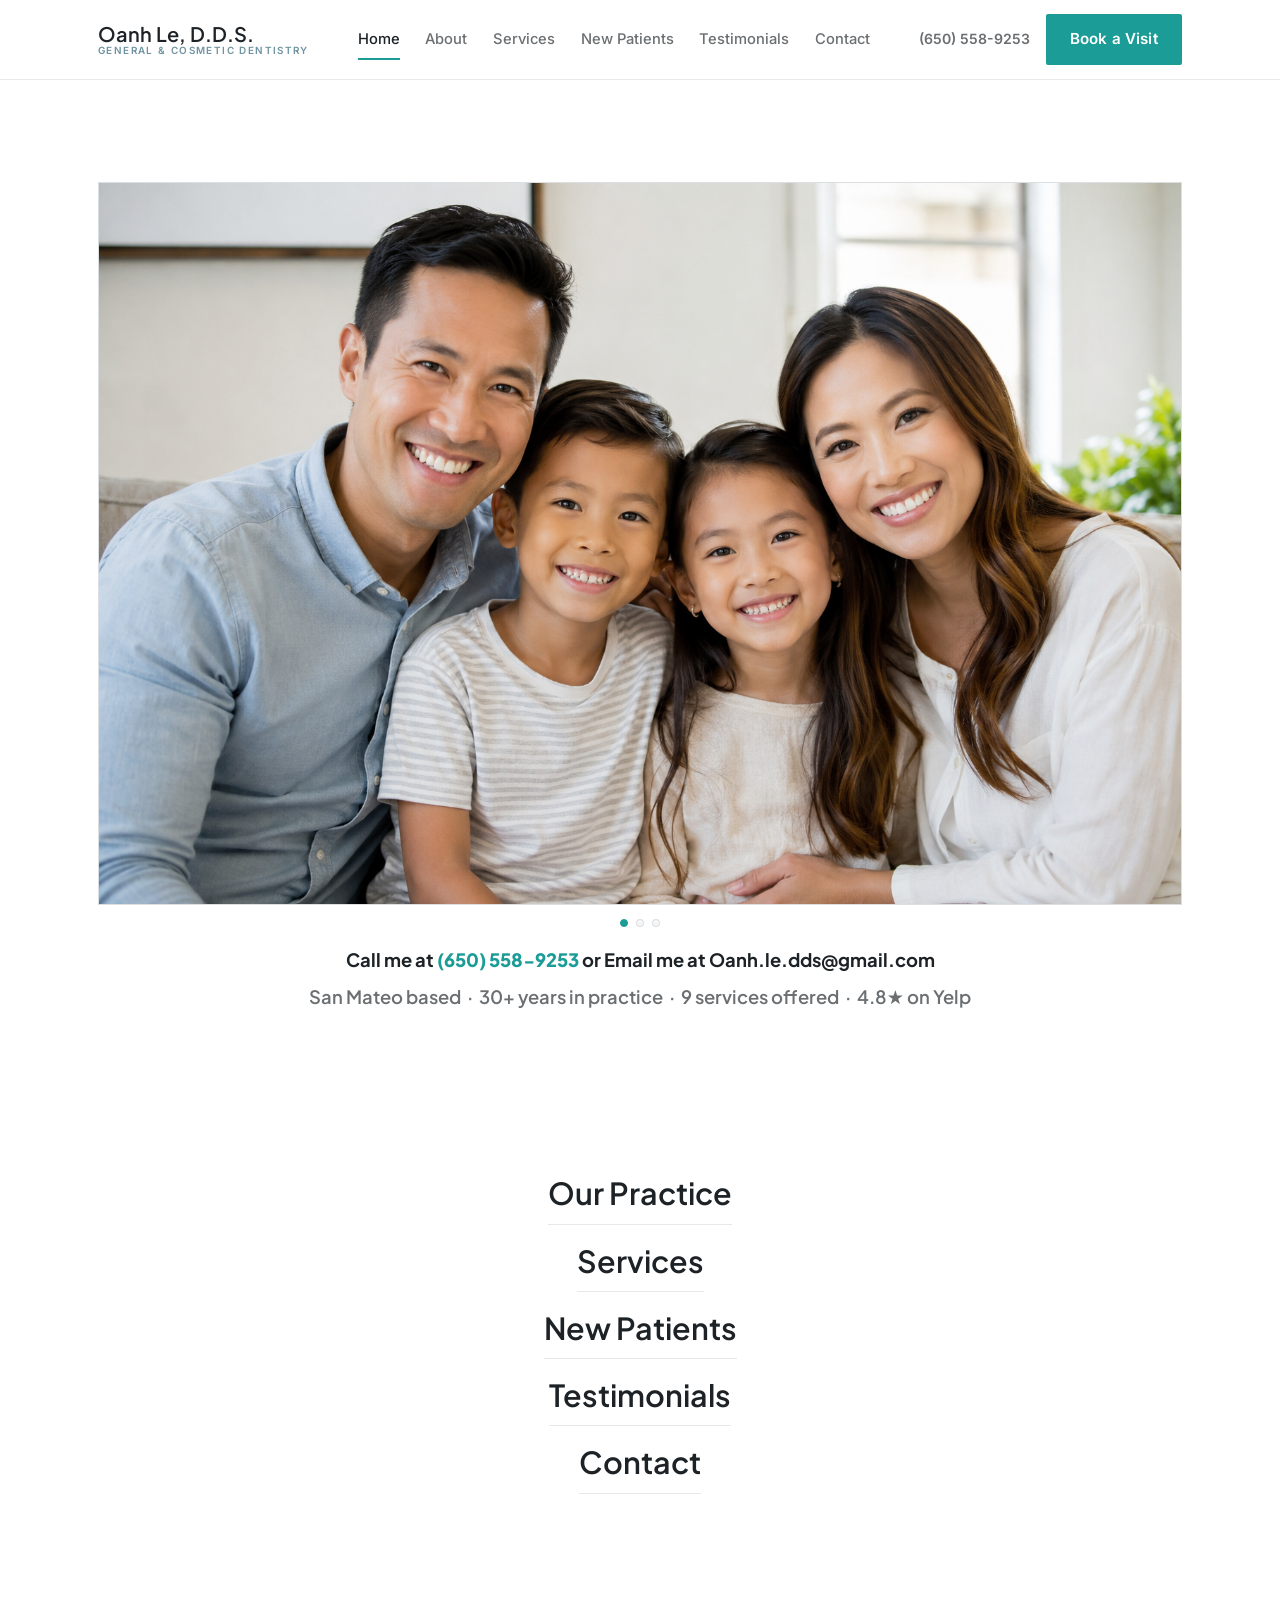
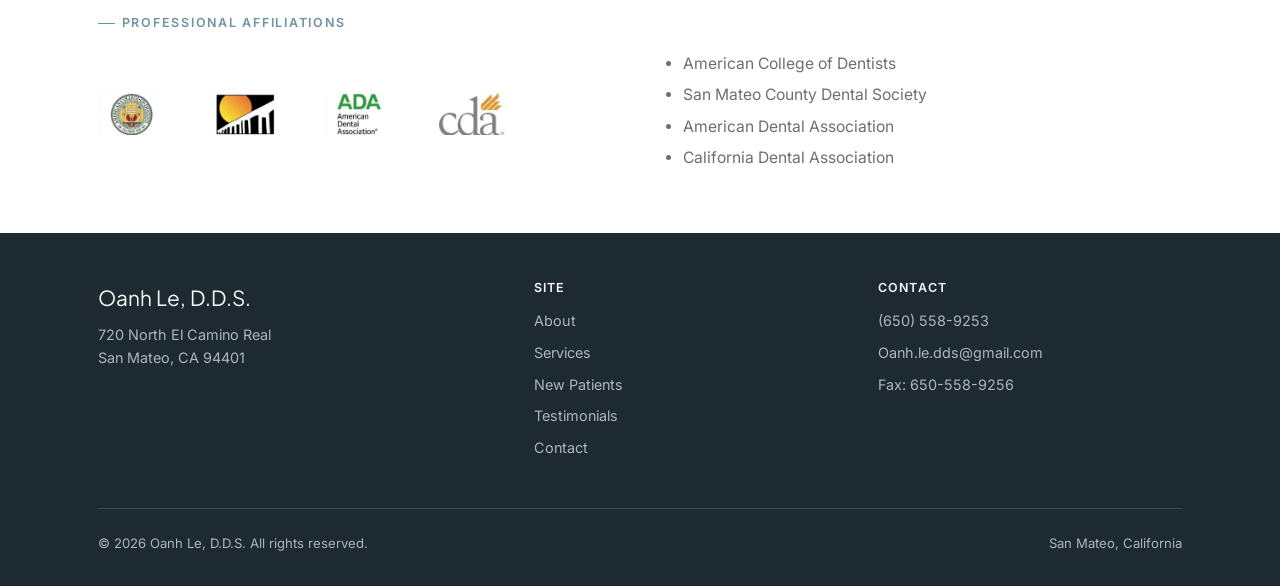
==== commit b6d295d3: "updated 2" ====
--- a/oanh-le-dds/index.html
+++ b/oanh-le-dds/index.html
@@ -4,7 +4,7 @@
 <meta charset="UTF-8">
 <meta name="viewport" content="width=device-width, initial-scale=1.0">
 <title>Oanh Le, D.D.S. | General &amp; Cosmetic Dentistry in San Mateo, CA</title>
-<meta name="description" content="Dr. Oanh Le, D.D.S. has provided general and cosmetic dentistry to San Mateo families since the early 1990s. UCSF-trained and teaching faculty. Accepting new patients.">
+<meta name="description" content="Dr. Oanh Le, D.D.S. has provided general and cosmetic dentistry to San Mateo families since the early 1990s. Accepting new patients.">
 <link rel="icon" href="assets/img/favicon.svg" type="image/svg+xml">
 <link rel="preconnect" href="https://fonts.googleapis.com">
 <link rel="preconnect" href="https://fonts.gstatic.com" crossorigin>
@@ -38,20 +38,23 @@
 
 <main id="main">
 
-  <!-- CALL LINE -->
-  <section class="section--cream section--tight" style="padding-bottom:0;">
-    <div class="container text-center">
-      <p>Call me at <a href="tel:+16505589253" style="color:inherit; text-decoration:underline;">(650) 558-9253</a> or email me at <a href="mailto:Oanh.le.dds@gmail.com" style="color:inherit; text-decoration:underline;">Oanh.le.dds@gmail.com</a></p>
-    </div>
-  </section>
-
   <!-- HERO PHOTO -->
   <section class="section--cream">
     <div class="container">
-      <div class="hero-art">
-        <img src="assets/img/family-hero-2.png" alt="A smiling family of four" class="hero-photo">
+      <div class="hero-art" id="hero-carousel">
+        <img src="assets/img/family-hero-2.png" alt="A smiling family of four" class="hero-photo is-active" data-slide="0">
+        <img src="assets/img/family-piggyback.png" alt="A father and mother giving their two children a piggyback ride outdoors" class="hero-photo" data-slide="1">
+        <img src="assets/img/family-walking.png" alt="A multi-generational family walking together through the woods" class="hero-photo" data-slide="2">
       </div>
-      <p class="text-center" style="margin-top:1rem; color:var(--text-on-cream-soft); font-size:0.92rem;">30+ years in practice &nbsp;·&nbsp; 9 services offered &nbsp;·&nbsp; 4.8★ on Yelp</p>
+      <div class="hero-dots" id="hero-dots">
+        <button type="button" class="is-active" data-goto="0" aria-label="Show photo 1"></button>
+        <button type="button" data-goto="1" aria-label="Show photo 2"></button>
+        <button type="button" data-goto="2" aria-label="Show photo 3"></button>
+      </div>
+      <div class="hero-lines">
+        <p>Call me at <a href="tel:+16505589253" class="hero-phone-highlight">(650) 558-9253</a> or Email me at <a href="mailto:Oanh.le.dds@gmail.com" style="color:inherit;">Oanh.le.dds@gmail.com</a></p>
+        <p style="color:var(--text-on-cream-soft); font-weight:600;">San Mateo based &nbsp;·&nbsp; 30+ years in practice &nbsp;·&nbsp; 9 services offered &nbsp;·&nbsp; 4.8★ on Yelp</p>
+      </div>
     </div>
   </section>
 
@@ -78,14 +81,12 @@
           <img src="assets/img/affiliations/smcds.png" alt="San Mateo County Dental Society">
           <img src="assets/img/affiliations/ada.png" alt="American Dental Association">
           <img src="assets/img/affiliations/cda.png" alt="California Dental Association">
-          <img src="assets/img/affiliations/ucsf.png" alt="UCSF School of Dentistry, Clinical Faculty">
         </div>
         <ul class="affiliation-names">
           <li>American College of Dentists</li>
           <li>San Mateo County Dental Society</li>
           <li>American Dental Association</li>
           <li>California Dental Association</li>
-          <li>UCSF School of Dentistry, Clinical Faculty</li>
         </ul>
       </div>
     </div>
--- a/oanh-le-dds/assets/css/style.css
+++ b/oanh-le-dds/assets/css/style.css
@@ -47,6 +47,8 @@
 ul, ol { margin: 0; padding: 0; list-style: none; }
 img { max-width: 100%; display: block; }
 a { color: inherit; text-decoration: none; }
+.link-subtle { text-decoration: underline; text-decoration-color: var(--line-on-cream); text-underline-offset: 2px; }
+.link-subtle:hover { text-decoration-color: currentColor; }
 button { font: inherit; color: inherit; background: none; border: none; cursor: pointer; }
 input, select, textarea { font: inherit; color: inherit; }
 
@@ -327,6 +329,41 @@
 .hero-art svg { width: 100%; height: 100%; }
 .hero-photo { width: 100%; height: 100%; object-fit: cover; object-position: center; display: block; }
 
+.hero-art .hero-photo {
+  position: absolute;
+  inset: 0;
+  opacity: 0;
+  transition: opacity 0.6s ease;
+}
+.hero-art .hero-photo.is-active { opacity: 1; }
+
+.hero-dots {
+  display: flex;
+  justify-content: center;
+  gap: 0.5rem;
+  margin-top: 0.9rem;
+}
+.hero-dots button {
+  width: 8px;
+  height: 8px;
+  border-radius: 50%;
+  border: 1px solid var(--line-on-cream);
+  background: var(--cream-dim);
+  padding: 0;
+  cursor: pointer;
+}
+.hero-dots button.is-active { background: var(--coral); border-color: var(--coral); }
+
+.hero-lines { margin-top: 1.1rem; text-align: center; }
+.hero-lines p {
+  font-family: var(--font-display);
+  font-weight: 700;
+  font-size: clamp(1rem, 2.2vw, 1.15rem);
+  color: var(--text-on-cream);
+}
+.hero-lines p + p { margin-top: 0.45rem; }
+.hero-phone-highlight { color: var(--coral); font-weight: 800; }
+
 
 /* ---------- Section headers ---------- */
 .section-head {
@@ -488,11 +525,14 @@
   color: var(--sage);
   margin-bottom: 0.35rem;
 }
-.info-list dd { color: var(--text-on-ink-soft); font-size: 1rem; }
-.hours-row { display: flex; justify-content: space-between; gap: 1rem; font-size: 0.95rem; padding-block: 0.4rem; border-top: 1px solid var(--line-on-ink); }
+.info-list dd { color: var(--text-on-cream); font-size: 1rem; }
+.hours-row { display: flex; justify-content: space-between; gap: 1rem; font-size: 0.95rem; padding-block: 0.4rem; border-top: 1px solid var(--line-on-cream); }
 .hours-row:first-of-type { border-top: none; }
-.hours-row span:first-child { color: var(--text-on-ink); font-weight: 500; }
-.hours-row span:last-child { color: var(--text-on-ink-soft); }
+.hours-row span:first-child { color: var(--text-on-cream); font-weight: 500; }
+.hours-row span:last-child { color: var(--text-on-cream-soft); }
+.map-links { margin-top: 0.5rem; font-size: 0.92rem; }
+.map-links a { color: var(--coral); font-weight: 600; }
+.map-links span { color: var(--text-on-cream-soft); margin: 0 0.4em; }
 
 .form-card {
   background: var(--cream);
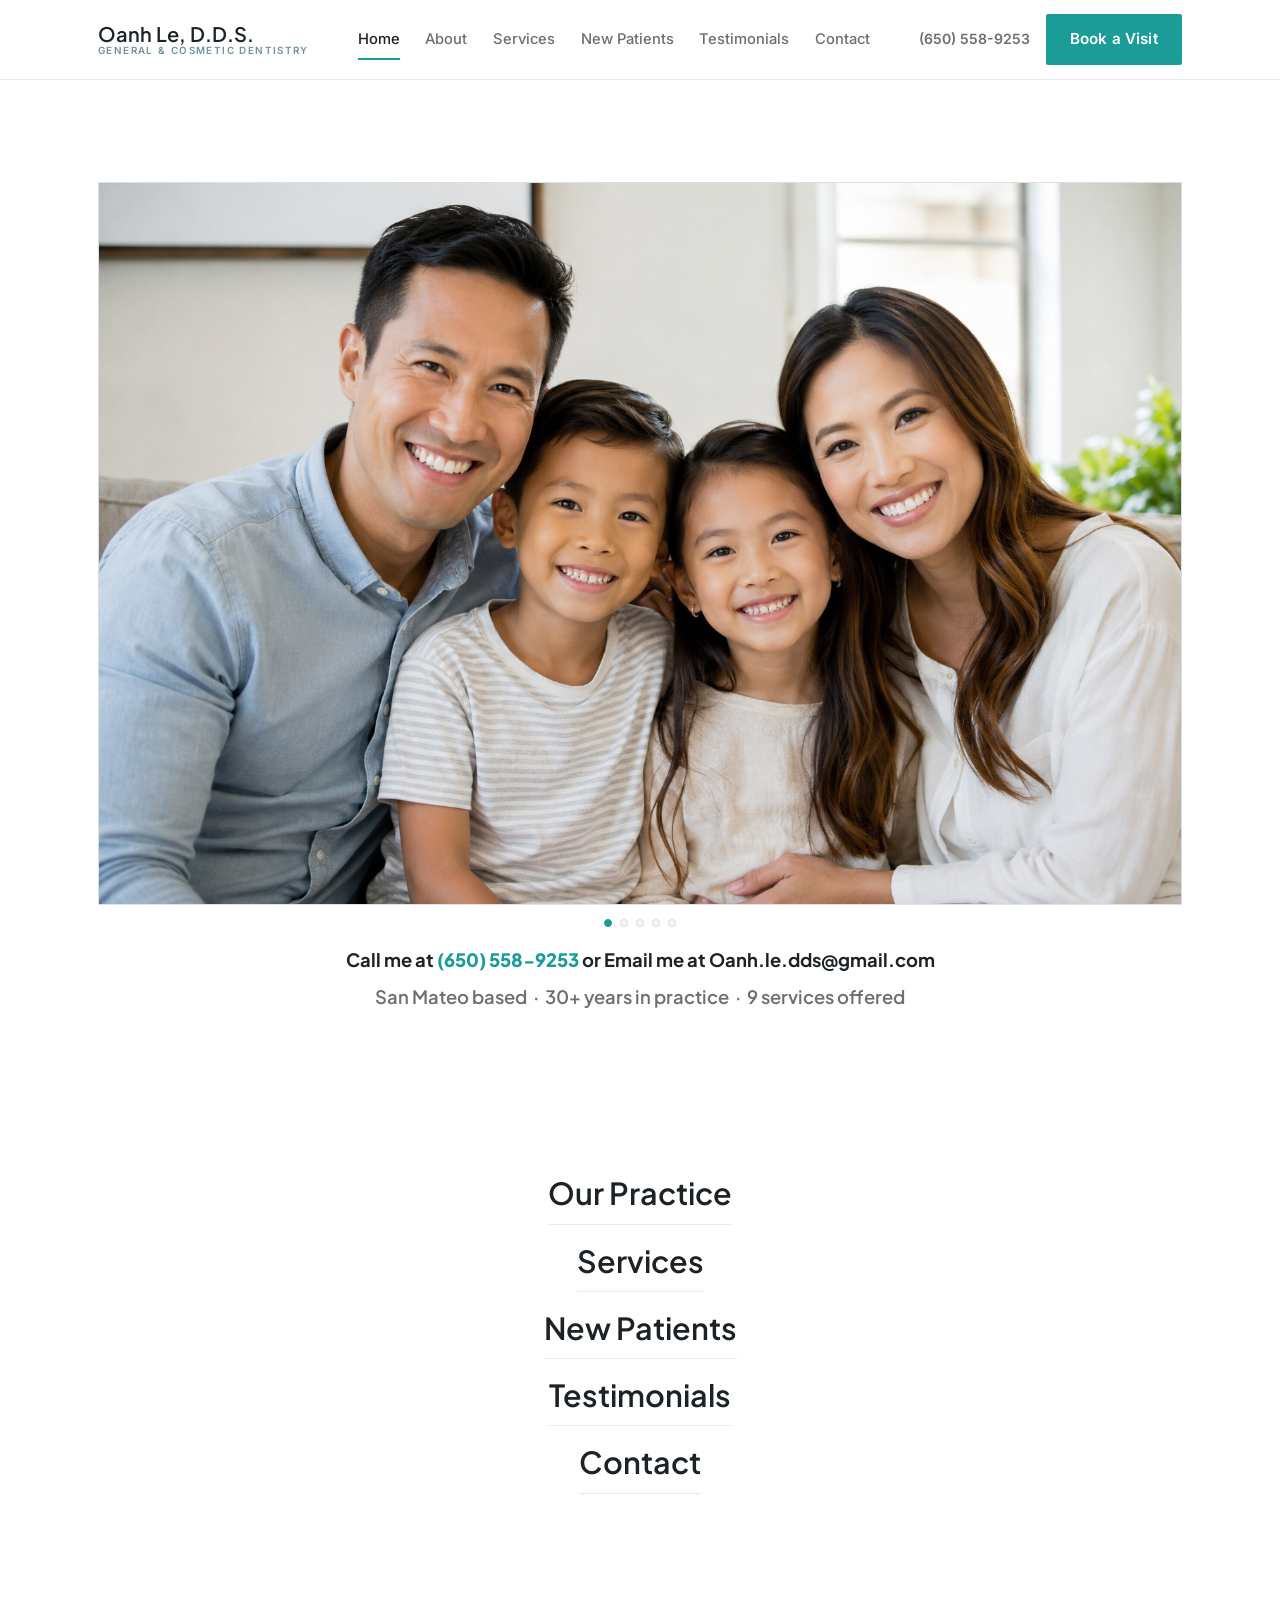
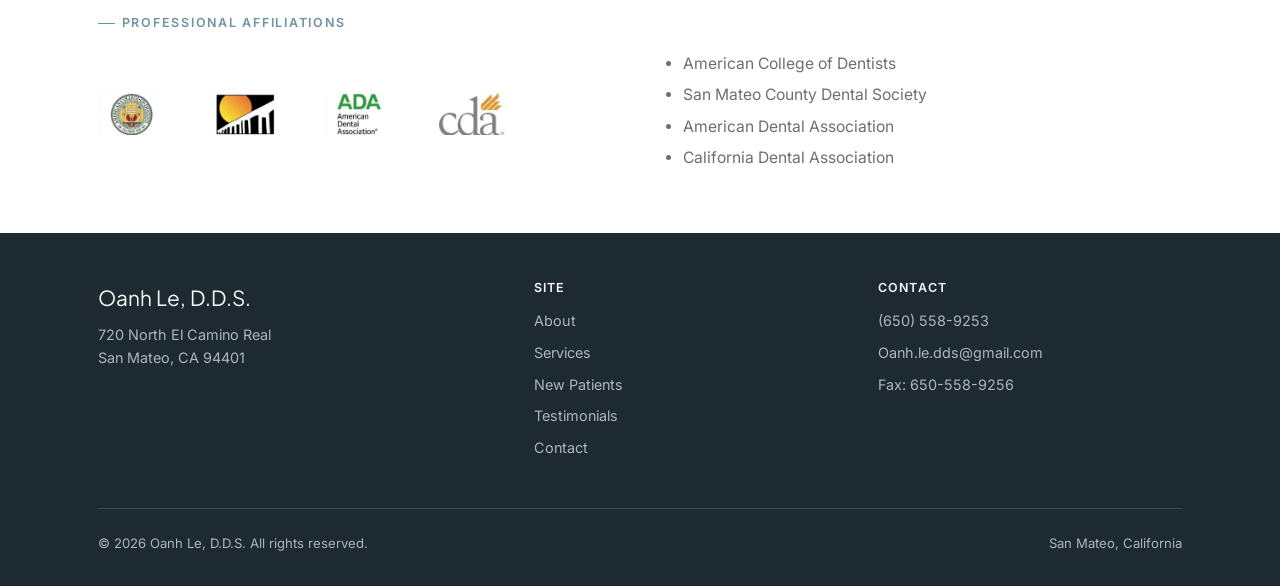
==== commit c19d763b: "update 3" ====
--- a/oanh-le-dds/index.html
+++ b/oanh-le-dds/index.html
@@ -45,15 +45,19 @@
         <img src="assets/img/family-hero-2.png" alt="A smiling family of four" class="hero-photo is-active" data-slide="0">
         <img src="assets/img/family-piggyback.png" alt="A father and mother giving their two children a piggyback ride outdoors" class="hero-photo" data-slide="1">
         <img src="assets/img/family-walking.png" alt="A multi-generational family walking together through the woods" class="hero-photo" data-slide="2">
+        <img src="assets/img/family-hero-5.jpg" alt="A black and white portrait of a mother, father, and crawling baby" class="hero-photo" data-slide="3">
+        <img src="assets/img/family-hero-6.jpg" alt="A family of four with their dog smiling outdoors on a grassy dune" class="hero-photo" data-slide="4">
       </div>
       <div class="hero-dots" id="hero-dots">
         <button type="button" class="is-active" data-goto="0" aria-label="Show photo 1"></button>
         <button type="button" data-goto="1" aria-label="Show photo 2"></button>
         <button type="button" data-goto="2" aria-label="Show photo 3"></button>
+        <button type="button" data-goto="3" aria-label="Show photo 4"></button>
+        <button type="button" data-goto="4" aria-label="Show photo 5"></button>
       </div>
       <div class="hero-lines">
         <p>Call me at <a href="tel:+16505589253" class="hero-phone-highlight">(650) 558-9253</a> or Email me at <a href="mailto:Oanh.le.dds@gmail.com" style="color:inherit;">Oanh.le.dds@gmail.com</a></p>
-        <p style="color:var(--text-on-cream-soft); font-weight:600;">San Mateo based &nbsp;·&nbsp; 30+ years in practice &nbsp;·&nbsp; 9 services offered &nbsp;·&nbsp; 4.8★ on Yelp</p>
+        <p style="color:var(--text-on-cream-soft); font-weight:600;">San Mateo based &nbsp;·&nbsp; 30+ years in practice &nbsp;·&nbsp; 9 services offered</p>
       </div>
     </div>
   </section>
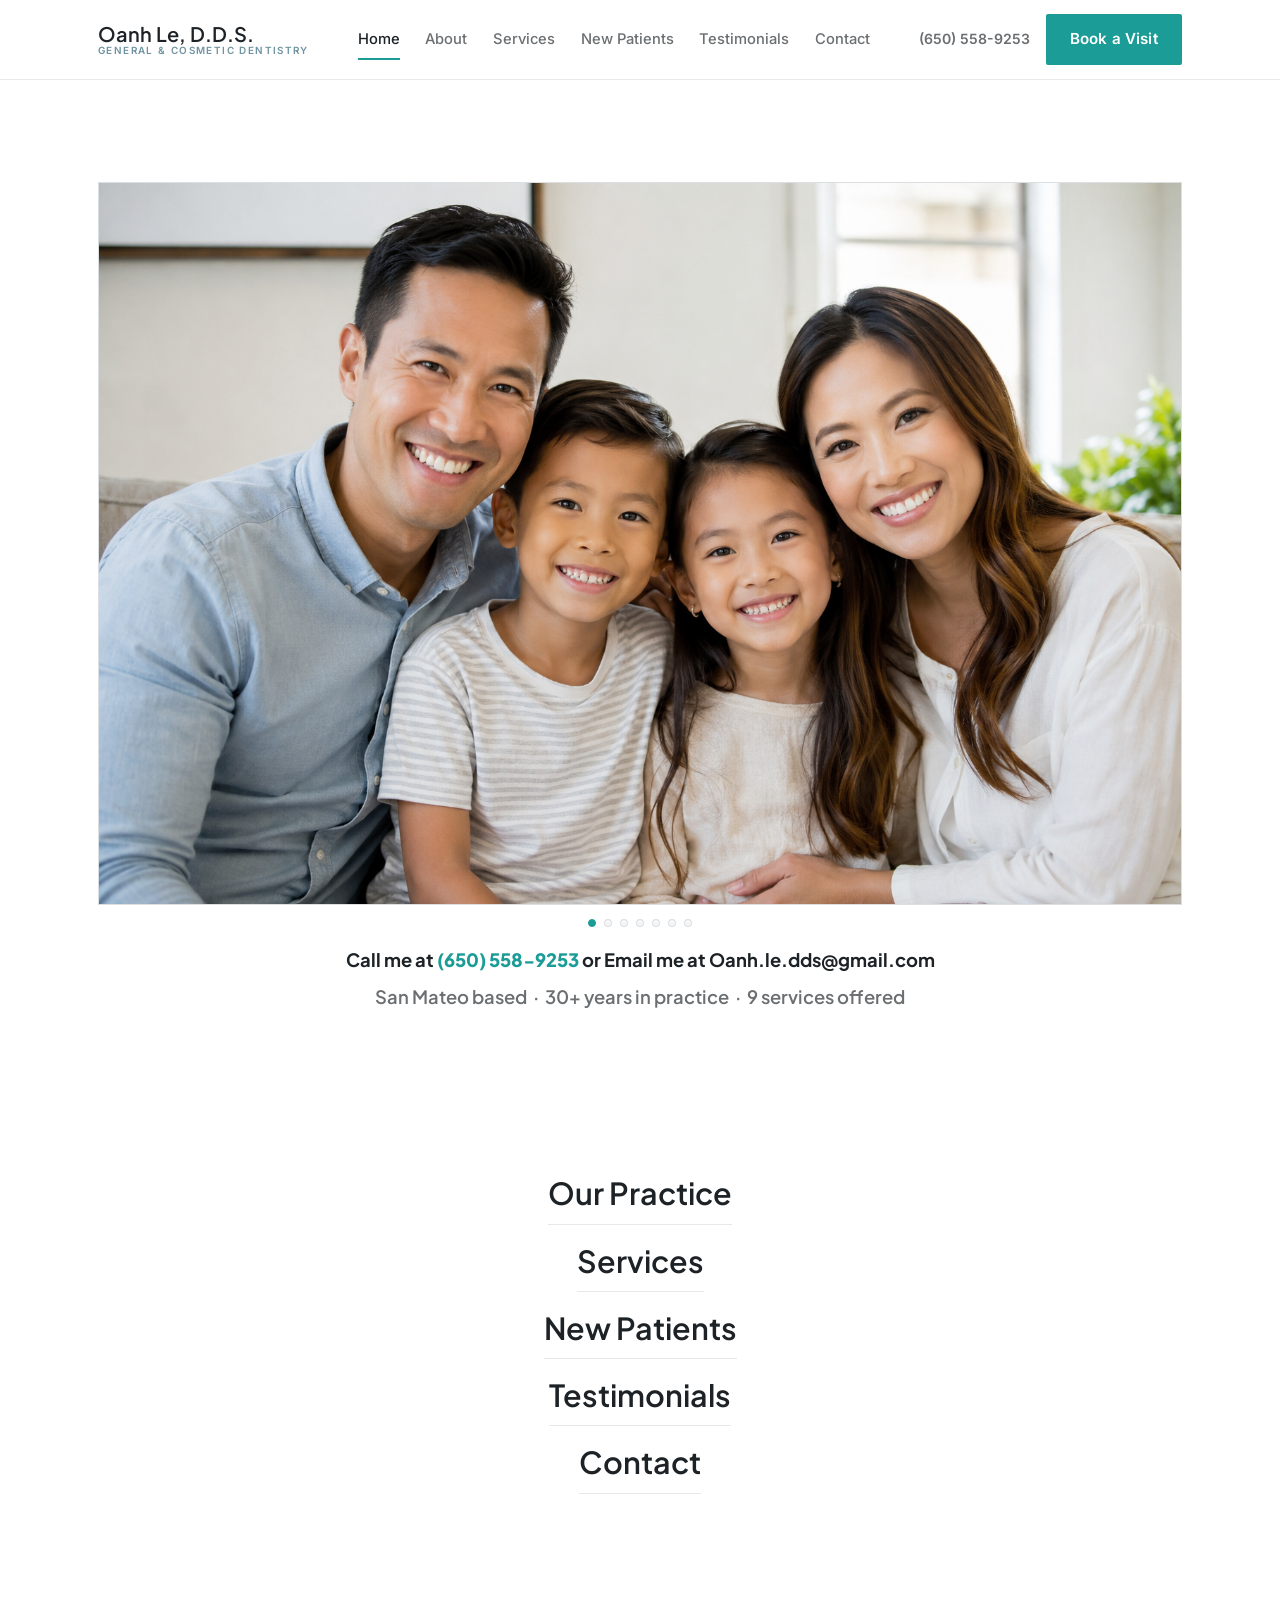
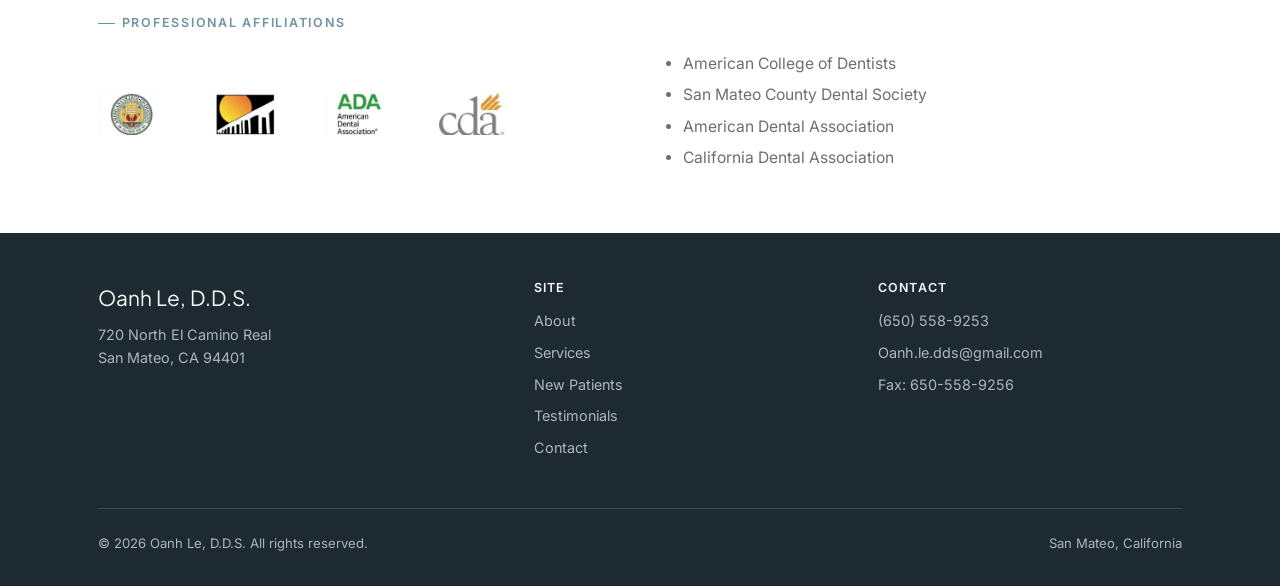
==== commit 849816dd: "updated 4" ====
--- a/oanh-le-dds/index.html
+++ b/oanh-le-dds/index.html
@@ -47,6 +47,8 @@
         <img src="assets/img/family-walking.png" alt="A multi-generational family walking together through the woods" class="hero-photo" data-slide="2">
         <img src="assets/img/family-hero-5.jpg" alt="A black and white portrait of a mother, father, and crawling baby" class="hero-photo" data-slide="3">
         <img src="assets/img/family-hero-6.jpg" alt="A family of four with their dog smiling outdoors on a grassy dune" class="hero-photo" data-slide="4">
+        <img src="assets/img/family-hero-7.jpg" alt="A family of five embracing and laughing together outdoors" class="hero-photo" data-slide="5">
+        <img src="assets/img/family-hero-8.jpg" alt="A mother and grandmother smiling with a young child at home" class="hero-photo" data-slide="6">
       </div>
       <div class="hero-dots" id="hero-dots">
         <button type="button" class="is-active" data-goto="0" aria-label="Show photo 1"></button>
@@ -54,6 +56,8 @@
         <button type="button" data-goto="2" aria-label="Show photo 3"></button>
         <button type="button" data-goto="3" aria-label="Show photo 4"></button>
         <button type="button" data-goto="4" aria-label="Show photo 5"></button>
+        <button type="button" data-goto="5" aria-label="Show photo 6"></button>
+        <button type="button" data-goto="6" aria-label="Show photo 7"></button>
       </div>
       <div class="hero-lines">
         <p>Call me at <a href="tel:+16505589253" class="hero-phone-highlight">(650) 558-9253</a> or Email me at <a href="mailto:Oanh.le.dds@gmail.com" style="color:inherit;">Oanh.le.dds@gmail.com</a></p>
